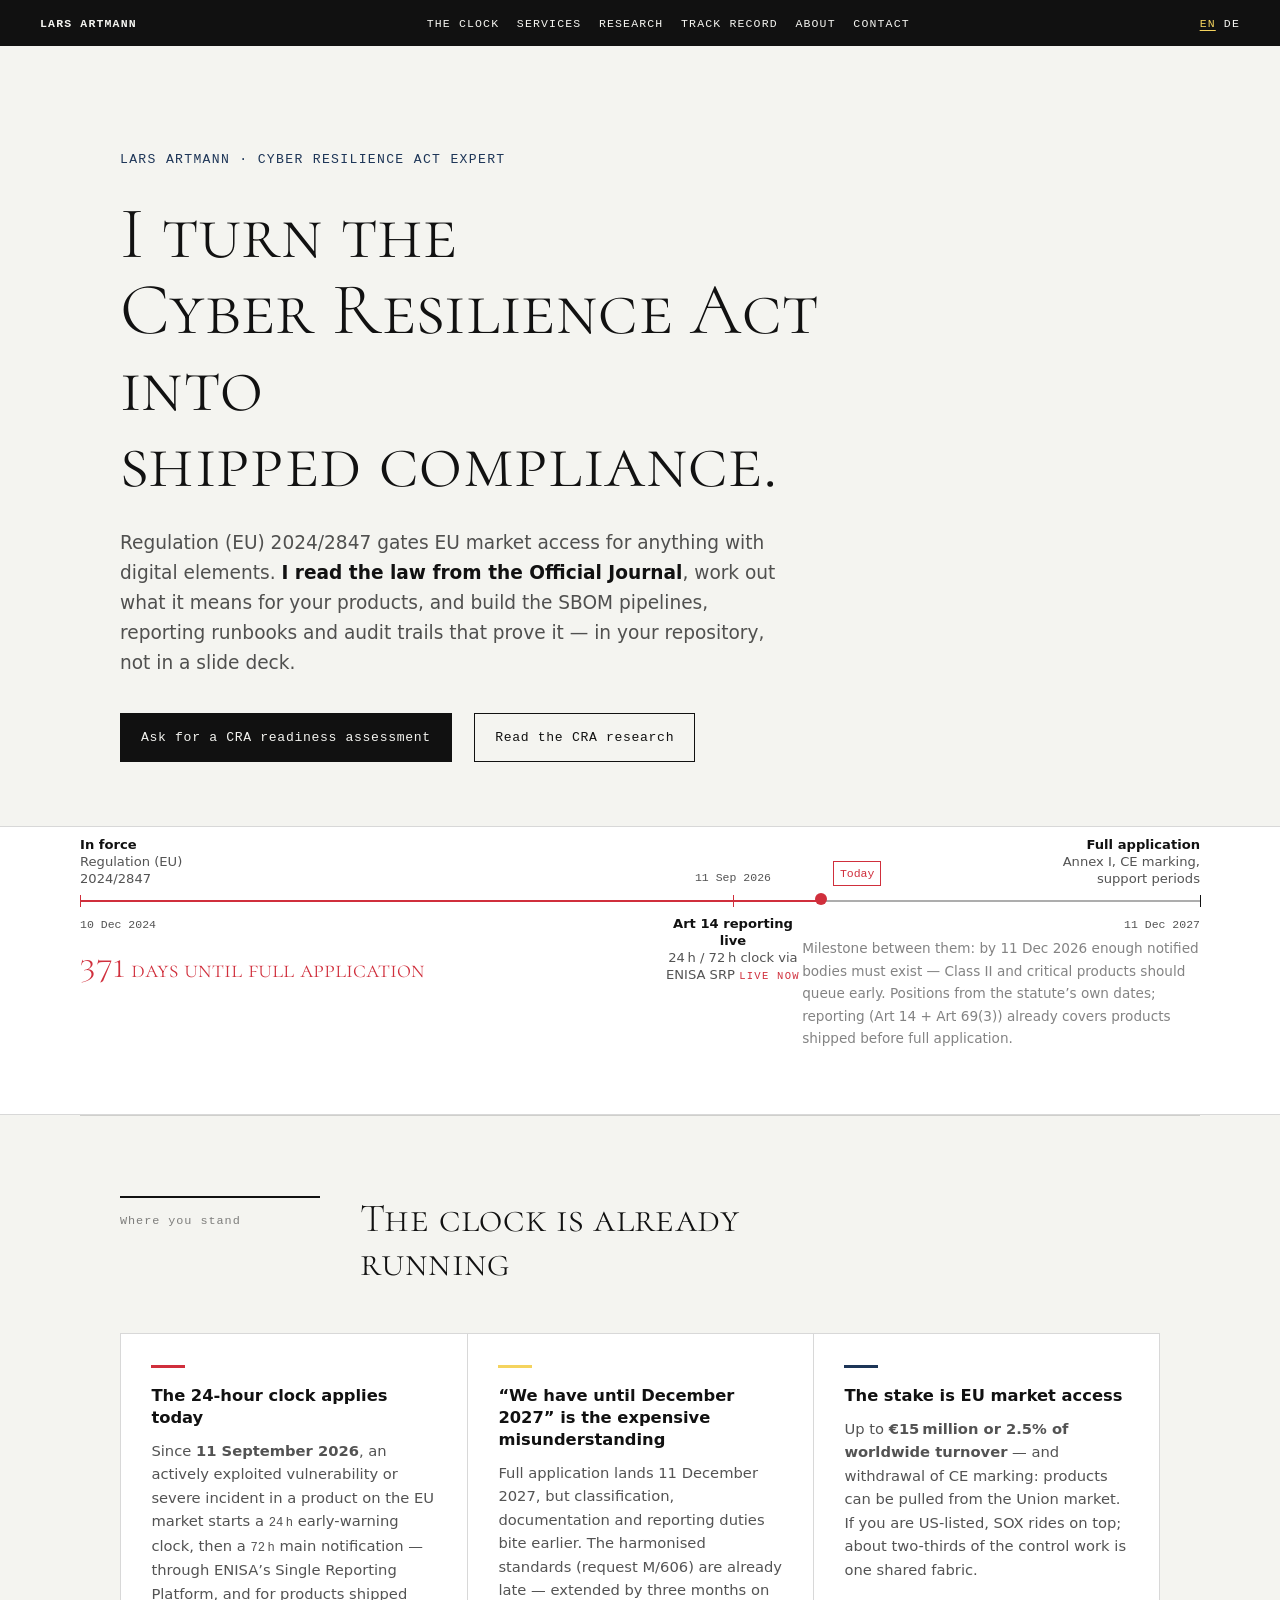
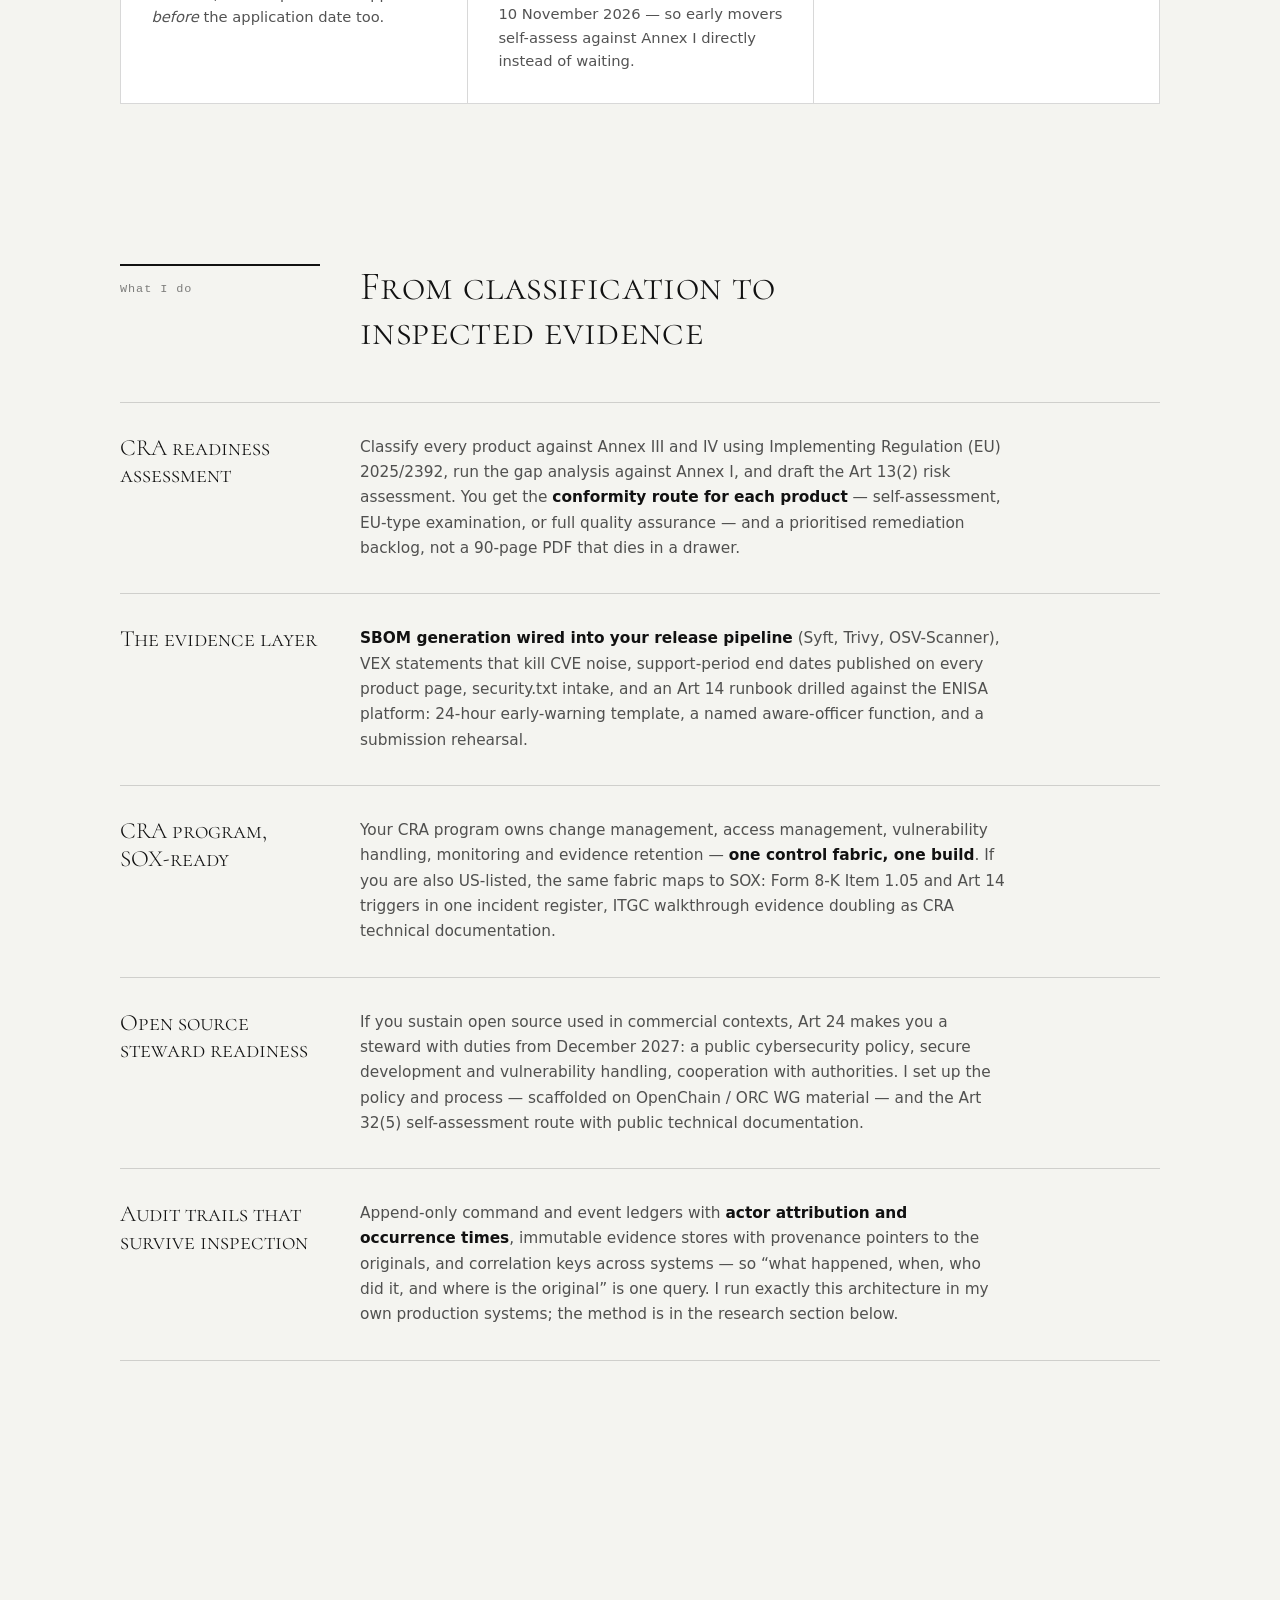
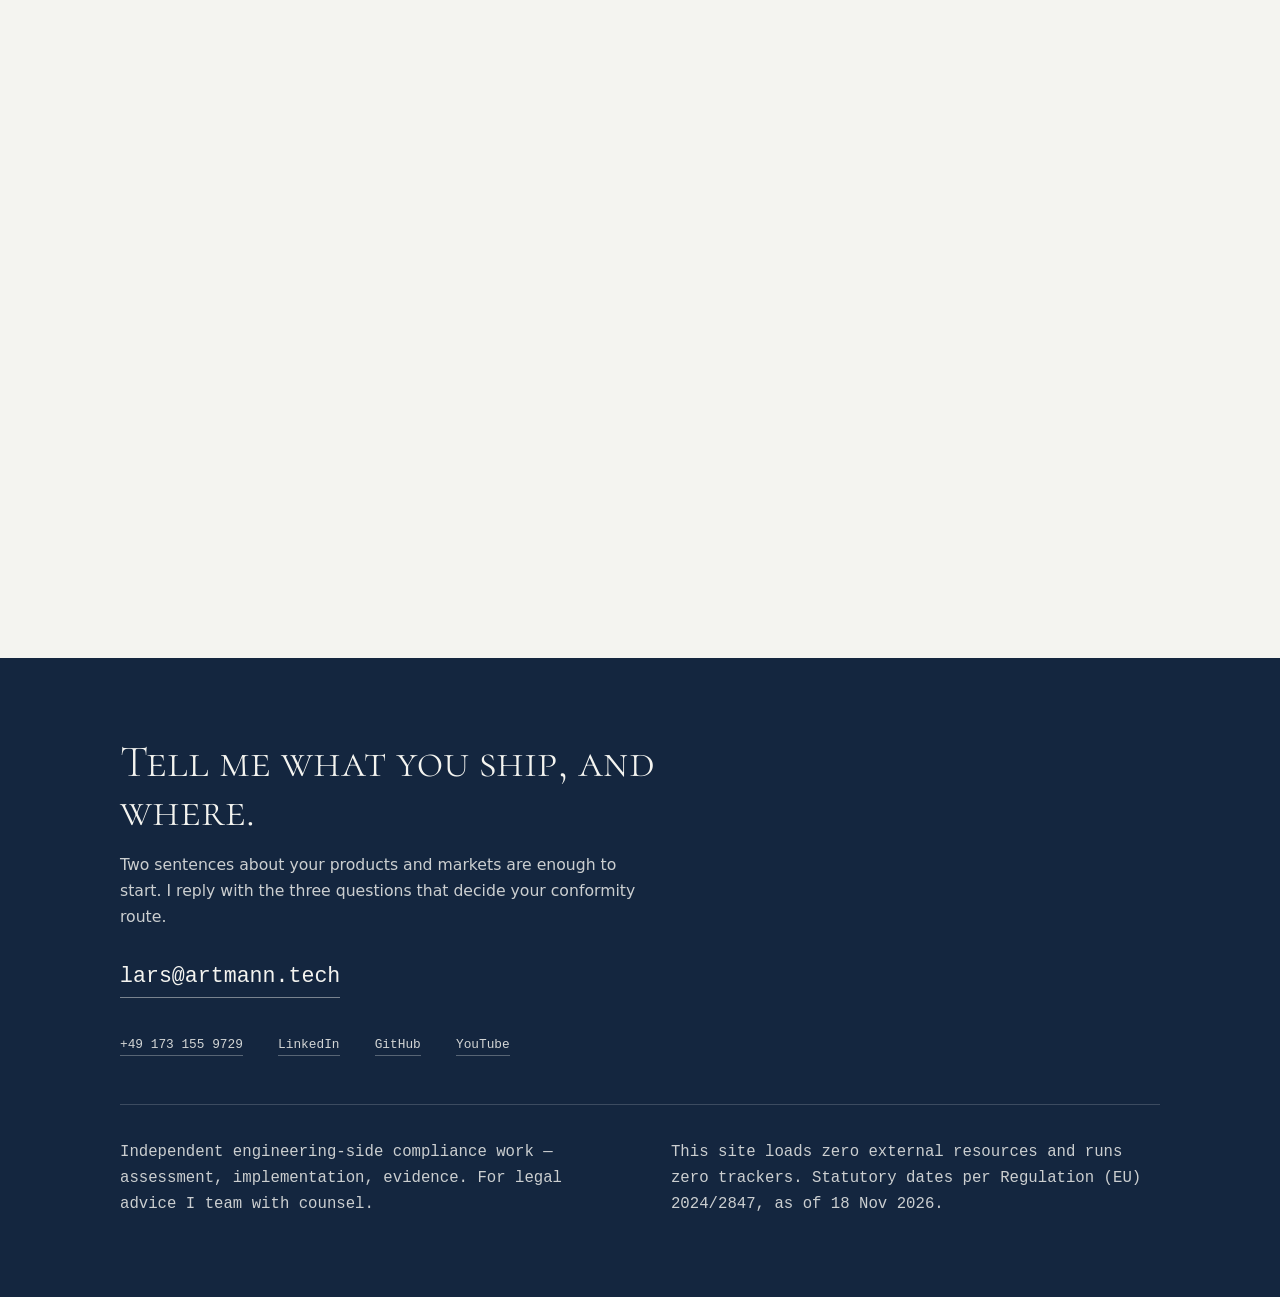
==== index.html @ f71f7a4e "deploy: site snapshot 2026-11-18T21:14:51Z" ====
<!doctype html>
<html lang="en">
  <head>
    <meta charset="UTF-8" />
    <meta name="viewport" content="width=device-width, initial-scale=1.0" />
    <title>Lars Artmann — Cyber Resilience Act (CRA) Expert</title>
    <link rel="canonical" href="https://larsartmann.github.io/cra-expert/" />
    <link rel="alternate" hreflang="en" href="https://larsartmann.github.io/cra-expert/" />
    <link rel="alternate" hreflang="de" href="https://larsartmann.github.io/cra-expert/index.de.html" />
    <link rel="alternate" hreflang="x-default" href="https://larsartmann.github.io/cra-expert/" />
    <meta
      name="description"
      content="CRA compliance engineering: Annex I gap analysis, SBOM pipelines, Article 14 reporting runbooks, from the Official Journal text of Regulation (EU) 2024/2847."
    />
    <meta name="author" content="Lars Artmann" />
    <meta property="og:type" content="website" />
    <meta property="og:url" content="https://larsartmann.github.io/cra-expert/" />
    <meta property="og:site_name" content="Lars Artmann — CRA Expert" />
    <meta property="og:locale" content="en" />
    <meta property="og:title" content="Lars Artmann — Cyber Resilience Act (CRA) Expert" />
    <meta
      property="og:description"
      content="The CRA is already running. I read the law from the Official Journal, then build the SBOM pipelines, reporting runbooks and audit trails that prove you comply."
    />
    <meta name="twitter:card" content="summary_large_image" />
    <meta name="twitter:title" content="Lars Artmann — Cyber Resilience Act (CRA) Expert" />
    <meta
      name="twitter:description"
      content="The CRA is already running. Annex I gap analysis, SBOM pipelines, Article 14 reporting runbooks, audit trails that survive inspection."
    />
    <meta
      property="og:image"
      content="https://larsartmann.github.io/cra-expert/assets/og.png"
    />
    <meta property="og:image:width" content="1200" />
    <meta property="og:image:height" content="630" />
    <meta
      property="og:image:alt"
      content="Lars Artmann — Cyber Resilience Act expert. Timeline: in force 10 Dec 2024, full application 11 Dec 2027."
    />
    <meta name="theme-color" content="#f4f4f0" />
    <link rel="icon" href="assets/favicon.svg" type="image/svg+xml" />
    <script type="application/ld+json">
      {
        "@context": "https://schema.org",
        "@type": "Person",
        "name": "Lars Artmann",
        "jobTitle": "Cyber Resilience Act (CRA) compliance engineering consultant",
        "email": "mailto:lars@artmann.tech",
        "telephone": "+49 173 155 9729",
        "knowsAbout": [
          "Cyber Resilience Act",
          "Regulation (EU) 2024/2847",
          "Sarbanes-Oxley Act",
          "SBOM",
          "CRA Article 14 reporting",
          "Annex I essential requirements",
          "ITGC",
          "event sourcing",
          "audit trails"
        ],
        "sameAs": [
          "https://github.com/larsartmann",
          "https://www.linkedin.com/in/larsartmann",
          "https://youtube.com/@larsartmann"
        ]
      }
    </script>
    <link
      rel="preload"
      href="assets/fonts/cormorant-sc-300.woff2"
      as="font"
      type="font/woff2"
      crossorigin
    />
    <link rel="stylesheet" href="assets/site.css" />
  </head>

  <body>
    <a class="skip-link" href="#main">Skip to content</a>

    <header class="topbar">
      <a class="who" href="#main">Lars Artmann</a>
      <nav aria-label="Sections">
        <a href="#clock">The clock</a>
        <a href="#services">Services</a>
        <a href="#research">Research</a>
        <a href="#track">Track record</a>
        <a href="#about">About</a>
        <a href="#contact">Contact</a>
      </nav>
      <a class="top-mail" href="mailto:lars@artmann.tech">lars@artmann.tech</a>
      <span class="lang-switch">
        <a href="./" aria-current="page" lang="en">EN</a>
        <a href="index.de.html" lang="de">DE</a>
      </span>
    </header>

    <main id="main">
      <!-- ============================ HERO ============================ -->
      <section class="hero wrap" aria-labelledby="claim">
        <p class="name-line">Lars Artmann &middot; Cyber Resilience Act expert</p>
        <h1 id="claim" class="claim">
          I turn the Cyber&nbsp;Resilience&nbsp;Act into shipped&nbsp;compliance.
        </h1>
        <p class="sub">
          Regulation (EU) 2024/2847 gates EU market access for anything with
          digital elements. <strong>I read the law from the Official
          Journal</strong>, work out what it means for your products, and build
          the SBOM pipelines, reporting runbooks and audit trails that prove it
          &mdash; in your repository, not in a slide deck.
        </p>
        <div class="cta-row">
          <a class="btn btn-primary" href="mailto:lars@artmann.tech?subject=CRA%20readiness%20assessment"
            >Ask for a CRA readiness assessment</a
          >
          <a class="btn btn-ghost" href="reports/2026-11-18_sox-cra-compliance.html"
            >Read the CRA research</a
          >
        </div>
      </section>

      <!-- ======================== TIMELINE BAND ======================= -->
      <div class="band" role="region" aria-label="Cyber Resilience Act timeline" data-as-of="2026-11-18">
        <div class="timeline wrap">
          <div class="tl-base">
            <div class="tl-elapsed"></div>

            <div class="tl-tick past edge" style="left: 0%">
              <span class="tl-date">10 Dec 2024</span>
              <span class="tl-label"><strong>In force</strong>Regulation (EU) 2024/2847</span>
            </div>

            <div class="tl-tick past mid" style="left: 58.3%">
              <span class="tl-date">11 Sep 2026</span>
              <span class="tl-label">
                <strong>Art 14 reporting live</strong>
                24&thinsp;h / 72&thinsp;h clock via ENISA SRP
                <span class="tl-live">Live now</span>
              </span>
            </div>

            <div class="tl-tick edge-r" style="left: 100%">
              <span class="tl-date">11 Dec 2027</span>
              <span class="tl-label"><strong>Full application</strong>Annex I, CE marking, support periods</span>
            </div>

            <div class="tl-today" id="tl-today">
              <span class="dot" aria-hidden="true"></span>
              <span class="tag">Today</span>
            </div>
          </div>

          <div class="tl-caption">
            <p class="tl-count">
              <span class="num" id="tl-days">388</span> days until full
              application
            </p>
            <p class="tl-note">
              Milestone between them: by 11 Dec 2026 enough notified bodies
              must exist &mdash; Class II and critical products should queue
              early. Positions from the statute&rsquo;s own dates; reporting
              (Art 14 + Art 69(3)) already covers products shipped before
              full application.
            </p>
          </div>
        </div>
      </div>

      <!-- ========================= THE CLOCK ========================== -->
      <section id="clock" class="wrap" aria-labelledby="clock-h" data-as-of="2026-11-18">
        <div class="sec-head">
          <p class="kicker">Where you stand</p>
          <h2 id="clock-h">The clock is already running</h2>
        </div>

        <div class="facts">
          <div class="fact fact-red">
            <div class="fact-rule" aria-hidden="true"></div>
            <h3>The 24-hour clock applies today</h3>
            <p>
              Since <strong>11 September 2026</strong>, an actively exploited
              vulnerability or severe incident in a product on the EU market
              starts a <span class="key">24&thinsp;h</span> early-warning clock,
              then a <span class="key">72&thinsp;h</span> main notification
              &mdash; through ENISA&rsquo;s Single Reporting Platform, and for
              products shipped <em>before</em> the application date too.
            </p>
          </div>
          <div class="fact fact-yellow">
            <div class="fact-rule" aria-hidden="true"></div>
            <h3>&ldquo;We have until December 2027&rdquo; is the expensive misunderstanding</h3>
            <p>
              Full application lands 11 December 2027, but classification,
              documentation and reporting duties bite earlier. The harmonised
              standards (request M/606) are already late &mdash; extended by
              three months on 10 November 2026 &mdash; so early movers
              self-assess against Annex I directly instead of waiting.
            </p>
          </div>
          <div class="fact">
            <div class="fact-rule" aria-hidden="true"></div>
            <h3>The stake is EU market access</h3>
            <p>
              Up to <strong>&euro;15&thinsp;million or 2.5% of worldwide
              turnover</strong> &mdash; and withdrawal of CE marking: products
              can be pulled from the Union market. If you are US-listed, SOX
              rides on top; about two-thirds of the control work is one shared
              fabric.
            </p>
          </div>
        </div>
      </section>

      <!-- ========================== SERVICES ========================== -->
      <section id="services" class="wrap" aria-labelledby="services-h" data-as-of="2026-11-18">
        <div class="sec-head">
          <p class="kicker">What I do</p>
          <h2 id="services-h">From classification to inspected evidence</h2>
        </div>

        <div class="svc">
          <h3>CRA readiness assessment</h3>
          <div class="svc-body">
            <p>
              Classify every product against Annex III and IV using
              Implementing Regulation (EU) 2025/2392, run the gap analysis
              against Annex I, and draft the Art 13(2) risk assessment. You get
              the <strong>conformity route for each product</strong>
              &mdash; self-assessment, EU-type examination, or full quality
              assurance &mdash; and a prioritised remediation backlog, not a
              90-page PDF that dies in a drawer.
            </p>
          </div>
        </div>

        <div class="svc">
          <h3>The evidence layer</h3>
          <div class="svc-body">
            <p>
              <strong>SBOM generation wired into your release pipeline</strong>
              (Syft, Trivy, OSV-Scanner), VEX statements that kill CVE noise,
              support-period end dates published on every product page,
              security.txt intake, and an Art 14 runbook drilled against the
              ENISA platform: 24-hour early-warning template, a named
              aware-officer function, and a submission rehearsal.
            </p>
          </div>
        </div>

        <div class="svc">
          <h3>CRA program, SOX-ready</h3>
          <div class="svc-body">
            <p>
              Your CRA program owns change management, access management,
              vulnerability handling, monitoring and evidence retention
              &mdash; <strong>one control fabric, one build</strong>. If you
              are also US-listed, the same fabric maps to SOX: Form 8-K Item
              1.05 and Art 14 triggers in one incident register, ITGC
              walkthrough evidence doubling as CRA technical documentation.
            </p>
          </div>
        </div>

        <div class="svc">
          <h3>Open source steward readiness</h3>
          <div class="svc-body">
            <p>
              If you sustain open source used in commercial contexts, Art 24
              makes you a steward with duties from December 2027: a public
              cybersecurity policy, secure development and vulnerability
              handling, cooperation with authorities. I set up the policy and
              process &mdash; scaffolded on OpenChain / ORC&nbsp;WG material
              &mdash; and the Art 32(5) self-assessment route with public
              technical documentation.
            </p>
          </div>
        </div>

        <div class="svc">
          <h3>Audit trails that survive inspection</h3>
          <div class="svc-body">
            <p>
              Append-only command and event ledgers with
              <strong>actor attribution and occurrence times</strong>, immutable
              evidence stores with provenance pointers to the originals, and
              correlation keys across systems &mdash; so &ldquo;what happened,
              when, who did it, and where is the original&rdquo; is one query.
              I run exactly this architecture in my own production systems; the
              method is in the research section below.
            </p>
          </div>
        </div>
      </section>

      <!-- ========================== RESEARCH ========================== -->
      <section id="research" class="wrap" aria-labelledby="research-h">
        <div class="sec-head">
          <p class="kicker">Evidence, not adjectives</p>
          <h2 id="research-h">Published research you can check</h2>
        </div>

        <article class="artifact">
          <p class="art-meta">Research report &middot; 18 November 2026 &middot; English</p>
          <h3>
            <a href="reports/2026-11-18_sox-cra-compliance.html"
              >SOX and the Cyber Resilience Act</a
            >
          </h3>
          <p>
            Both regimes reconstructed from primary sources &mdash; the U.S.
            Code and the Official Journal text, read on the report date &mdash;
            including the live CRA timeline with what already happened, the
            penalty tiers, the product classes (19 / 4 / 3 categories, listed
            verbatim), Annex I in the appendix, and the full commercial and
            open-source tooling landscape. Ends with a first-90-days plan for
            companies exposed to both regimes.
          </p>
          <ul class="includes">
            <li>SOX &sect;&sect;302/404/802/906 with codifications</li>
            <li>CRA Art 13/14/24, Annex I&ndash;IV, penalties</li>
            <li>The overlap: six shared control investments</li>
            <li>Tooling: ServiceNow to Syft, honestly labelled</li>
            <li>Risk radar ordered by cost of getting it wrong</li>
            <li>Every statutory claim verified against primary sources</li>
          </ul>
          <p class="art-cta">
            <a class="btn btn-ghost" href="reports/2026-11-18_sox-cra-compliance.html"
              >Open the report (self-contained HTML)</a
            >
          </p>
        </article>

        <article class="artifact">
          <p class="art-meta">Internal audit &middot; 18 November 2026 &middot; available on request</p>
          <h3>Cross-repo audit-trail readiness review</h3>
          <p>
            A full audit of my own production stack &mdash; six systems, two
            production databases &mdash; for what a 100%-trackable audit trail
            requires: actor attribution on every write, occurrence times
            instead of ingestion times, provenance pointers from every journal
            line back to the original record, and one correlation convention
            across systems. Twelve findings, three blocking-class, each with
            file:line evidence and a closing plan in Pareto order. Contains
            third-party data, so it is shared on request rather than published.
          </p>
        </article>
      </section>

      <!-- ======================== TRACK RECORD ======================== -->
      <section id="track" class="wrap" aria-labelledby="track-h">
        <div class="sec-head">
          <p class="kicker">Ten years of shipping</p>
          <h2 id="track-h">Regulation-readiness is an engineering problem</h2>
        </div>

        <div class="track">
          <div class="track-item">
            <p class="where">Wolt &middot; primeXchange &middot; payments</p>
            <h3>Compliance-critical payments across the EU</h3>
            <p>
              Found the &ldquo;unknown unknown&rdquo; that blocked a country
              launch 48 hours before go-live &mdash; an accounting-standard
              incompatibility six months of planning had missed. Then delivered
              Peppol e-invoicing across Greece, Germany, France, Spain, Poland
              and further European markets.
            </p>
          </div>
          <div class="track-item">
            <p class="where">Rolls-Royce Power Systems</p>
            <h3>Enterprise cloud foundation as the sole engineer</h3>
            <p>
              Built the complete Google Workspace + Google Cloud foundation for
              their digitalisation program as infrastructure-as-code &mdash; 26
              Terraform modules with zero-trust security &mdash; then handed
              over tooling so existing staff could operate it.
            </p>
          </div>
          <div class="track-item">
            <p class="where">HORNBACH</p>
            <h3>Real-time streams for 1&thinsp;M+ products, 169 stores</h3>
            <p>
              Replaced 28-hour nightly batch jobs with real-time change
              data capture &mdash; roughly a 1000&times; freshness improvement
              on the product data platform of a DIY retail giant.
            </p>
          </div>
          <div class="track-item">
            <p class="where">SystemNix &middot; my own production platform</p>
            <h3>40+ services, declaratively operated</h3>
            <p>
              A production Linux platform I build and operate solo: declarative
              NixOS across the fleet, full observability, secrets management,
              and VM-level integration tests gating every deployment. The
              operational discipline CRA evidence demands, running live.
            </p>
          </div>
          <div class="track-item">
            <p class="where">Open source</p>
            <h3>Event-sourced systems in production since 2021</h3>
            <p>
              Author of <a href="https://github.com/LarsArtmann/kafka-clients-kotlin">kafka-clients-kotlin</a>;
              CQRS and event-sourcing systems on Apache Kafka in production
              since 2021 &mdash; the same ledger thinking an inspection-proof
              audit trail is built on.
            </p>
          </div>
          <div class="track-item">
            <p class="where">Earlier</p>
            <h3>From 1M-player game servers to NASA</h3>
            <p>
              Game server infrastructure with more than a million users,
              white-label apps for small businesses, and confidential projects
              for NASA. Certified Professional for Software Architecture
              (iSAQB CPSA-F).
            </p>
          </div>
        </div>
      </section>

      <!-- =========================== METHOD =========================== -->
      <section id="method" class="wrap" aria-labelledby="method-h">
        <div class="sec-head">
          <p class="kicker">How I work</p>
          <h2 id="method-h">Four rules I do not bend</h2>
        </div>
        <ol class="method">
          <li>
            <div>
              <h3>Primary sources, not marketing</h3>
              <p>
                The Official Journal text, the U.S. Code, ENISA&rsquo;s own
                platform &mdash; read on the day, cited so you can check. When
                something is analyst knowledge rather than a verified page, it
                is labelled as such.
              </p>
            </div>
          </li>
          <li>
            <div>
              <h3>Evidence born machine-readable</h3>
              <p>
                Compliance that rests on screenshots and chat approvals is a
                deficiency factory. Controls should emit their own audit
                evidence as a byproduct of shipping: MR approvals, CI records,
                IdP logs, SBOMs &mdash; retained immutably.
              </p>
            </div>
          </li>
          <li>
            <div>
              <h3>Build the fabric once, map it twice</h3>
              <p>
                The CRA and SOX share roughly two-thirds of their underlying
                controls. One investment, two reporting formats &mdash; and
                separate attestations, because an ICFR opinion says nothing
                about CE marking.
              </p>
            </div>
          </li>
          <li>
            <div>
              <h3>Verified and inferred, always labelled</h3>
              <p>
                Every claim I hand you carries its provenance &mdash; the same
                discipline my research reports hold themselves to. If I could
                not verify it, you will know before a regulator does.
              </p>
            </div>
          </li>
        </ol>
      </section>

      <!-- =========================== ABOUT ============================ -->
      <section id="about" class="wrap" aria-labelledby="about-h">
        <div class="sec-head">
          <p class="kicker">About</p>
          <h2 id="about-h">The engineer regulators can ask to open the repo</h2>
        </div>

        <div class="about-grid">
          <div>
            <img
              class="about-photo"
              src="assets/img/lars-artmann.webp"
              alt="Portrait of Lars Artmann"
              width="560"
              height="560"
              fetchpriority="high"
            />
            <p class="about-facts">
              Lars Artmann<br />
              German &amp; English (both C2)<br />
              Based in Germany, working EU-wide<br />
              iSAQB CPSA-F certified architect<br />
              Oracle Certified Associate, Java SE 8
            </p>
          </div>
          <div class="prose">
            <p class="lede">
              Most CRA advice comes from people who can read the law but cannot
              build the system, or from engineers who have never opened the
              Official Journal. I do both.
            </p>
            <p>
              Ten-plus years shipping software &mdash; game servers with more
              than a million users, confidential NASA projects, cloud estates
              for billion-dollar and S&amp;P&nbsp;500 companies &mdash; and now
              the compliance engineering that the Cyber Resilience Act turns
              into an engineering obligation: classification, evidence
              pipelines, reporting runbooks, audit trails.
            </p>

            <div class="quotes">
              <blockquote>
                <p>
                  &ldquo;Lars consistently demonstrated a strong bias for
                  action &mdash; he didn&rsquo;t wait around but took the
                  initiative to push things forward. His decisiveness made a
                  real difference to the pace and outcome of our work
                  together.&rdquo;
                </p>
                <footer>
                  Timo Manunen &middot; Treasury Manager, Wolt
                </footer>
              </blockquote>
              <blockquote>
                <p>
                  &ldquo;I can recommend Mr. Artmann to any employer seeking a
                  highly skilled and ambitious Software Developer and
                  forthcoming Software Architect.&rdquo;
                </p>
                <footer>
                  Dr. Ralf S. Engelschall &middot; Apache Software Foundation
                  founder
                </footer>
              </blockquote>
            </div>
          </div>
        </div>
      </section>
    </main>

    <!-- ========================== CONTACT ============================ -->
    <footer id="contact" class="contact">
      <div class="wrap">
        <h2>Tell me what you ship, and where.</h2>
        <p>
          Two sentences about your products and markets are enough to start. I
          reply with the three questions that decide your conformity route.
        </p>
        <a class="big-mail" href="mailto:lars@artmann.tech">lars@artmann.tech</a>

        <div class="contact-channels">
          <a href="tel:+491731559729">+49 173 155 9729</a>
          <a href="https://www.linkedin.com/in/larsartmann" rel="me">LinkedIn</a>
          <a href="https://github.com/larsartmann" rel="me">GitHub</a>
          <a href="https://youtube.com/@larsartmann" rel="me">YouTube</a>
        </div>

        <div class="colophon">
          <p>
            Independent engineering-side compliance work &mdash; assessment,
            implementation, evidence. For legal advice I team with counsel.
          </p>
          <p>
            This site loads zero external resources and runs zero trackers.
            Statutory dates per Regulation (EU) 2024/2847, as of 18 Nov 2026.
          </p>
        </div>
      </div>
    </footer>

    <script src="assets/site.js"></script>
  </body>
</html>
---- assets/site.css ----
/* =============================================================
   Lars Artmann — Cyber Resilience Act expert site
   Same design language as my published research reports:
   paper and ink, EU blue as the working accent, red reserved
   for the clock. Zero external requests, zero trackers.
   ============================================================= */

@font-face {
  font-family: "Cormorant SC";
  font-style: normal;
  font-weight: 300;
  font-display: swap;
  src: url("fonts/cormorant-sc-300.woff2") format("woff2");
}

:root {
  --paper: #f4f4f0;
  --paper-raised: #ffffff;
  --paper-sunken: #e9e9e3;
  --ink: #111111;
  --ink-70: rgba(17, 17, 17, 0.72);
  --ink-50: rgba(17, 17, 17, 0.52);
  --hairline: rgba(17, 17, 17, 0.16);
  --hairline-strong: rgba(17, 17, 17, 0.34);
  --blue: #1d3557;
  --blue-deep: #14263f;
  --red: #d02f3c;
  --yellow: #f4d35e;

  --font-display: "Cormorant SC", "Iowan Old Style", Georgia, serif;
  --font-body:
    ui-sans-serif, system-ui, -apple-system, BlinkMacSystemFont,
    "Segoe UI", Roboto, Helvetica, Arial, sans-serif;
  --font-mono:
    ui-monospace, "Cascadia Code", "Source Code Pro", "JetBrains Mono",
    Menlo, Consolas, monospace;

  --wide: 1120px;
  --measure: 66ch;
  --pad: clamp(1.1rem, 4vw, 2.5rem);
}

* {
  box-sizing: border-box;
  margin: 0;
  padding: 0;
}

html {
  scroll-behavior: smooth;
}

body {
  background: var(--paper);
  color: var(--ink);
  font-family: var(--font-body);
  font-size: 16.5px;
  line-height: 1.65;
  -webkit-font-smoothing: antialiased;
  text-rendering: optimizeLegibility;
}

section[id],
footer[id] {
  scroll-margin-top: 3.5rem;
}

:focus-visible {
  outline: 2px solid var(--red);
  outline-offset: 3px;
}
a:focus-visible {
  outline-offset: 2px;
}

.skip-link {
  position: absolute;
  left: -9999px;
  top: 0;
  background: var(--ink);
  color: var(--paper);
  padding: 0.6rem 1rem;
  font-family: var(--font-mono);
  font-size: 0.8rem;
  z-index: 100;
}
.skip-link:focus {
  left: 0;
}

a {
  color: var(--blue);
  text-decoration-thickness: 1px;
  text-underline-offset: 3px;
}
a:hover {
  color: var(--red);
}

/* --- Top bar ------------------------------------------------ */

.topbar {
  background: var(--ink);
  color: var(--paper);
  display: flex;
  justify-content: space-between;
  align-items: baseline;
  gap: 1rem;
  padding: 0.85rem var(--pad);
  font-family: var(--font-mono);
  font-size: 0.72rem;
  letter-spacing: 0.1em;
  text-transform: uppercase;
}
.topbar a {
  color: var(--paper);
  text-decoration: none;
}
.topbar a:hover {
  color: var(--yellow);
}
.topbar .who {
  font-weight: 700;
  white-space: nowrap;
}
.topbar nav {
  display: flex;
  gap: 1.1rem;
  flex-wrap: wrap;
  justify-content: flex-end;
}
.topbar .top-mail {
  display: none;
}
.topbar .lang-switch {
  white-space: nowrap;
}
.topbar .lang-switch a[aria-current="page"] {
  color: var(--yellow);
  text-decoration: underline;
  text-underline-offset: 3px;
}
@media (max-width: 640px) {
  .topbar nav {
    display: none;
  }
  .topbar .top-mail {
    display: inline;
  }
}

/* --- Shared section scaffolding ----------------------------- */

.wrap {
  max-width: var(--wide);
  margin: 0 auto;
  padding-inline: var(--pad);
}

section {
  padding-block: clamp(2.8rem, 7vw, 5rem);
}
.band + section {
  border-top: 1px solid var(--hairline);
}

.sec-head {
  display: grid;
  grid-template-columns: 200px 1fr;
  gap: 1rem 2.5rem;
  margin-bottom: clamp(1.8rem, 4vw, 3rem);
}
@media (max-width: 800px) {
  .sec-head {
    grid-template-columns: 1fr;
    gap: 0.4rem;
  }
}
.sec-head .kicker {
  font-family: var(--font-mono);
  font-size: 0.74rem;
  letter-spacing: 0.08em;
  color: var(--ink-50);
  padding-top: 0.9rem;
  border-top: 2px solid var(--ink);
}
.sec-head h2 {
  font-family: var(--font-display);
  font-weight: 300;
  font-size: clamp(1.75rem, 3.6vw, 2.5rem);
  line-height: 1.12;
  letter-spacing: 0.01em;
  max-width: 24ch;
}

.prose {
  max-width: var(--measure);
}
.prose + .prose {
  margin-top: 1em;
}
.lede {
  font-size: 1.14rem;
  line-height: 1.6;
  max-width: 58ch;
}

.cite {
  font-family: var(--font-mono);
  font-size: 0.78rem;
  color: var(--ink-50);
}

/* --- Hero ---------------------------------------------------- */

.hero {
  padding-top: clamp(3rem, 8vw, 6.5rem);
  padding-bottom: clamp(2rem, 5vw, 4rem);
}
.hero .claim {
  font-family: var(--font-display);
  font-weight: 300;
  font-size: clamp(2.5rem, 6.4vw, 4.6rem);
  line-height: 1.04;
  letter-spacing: 0.005em;
  max-width: 15ch;
}
.hero .name-line {
  font-family: var(--font-mono);
  font-size: 0.82rem;
  letter-spacing: 0.1em;
  text-transform: uppercase;
  color: var(--blue);
  margin-bottom: 1.6rem;
}
.hero .sub {
  margin-top: 1.6rem;
  font-size: 1.16rem;
  line-height: 1.62;
  max-width: 56ch;
  color: var(--ink-70);
}
.hero .sub strong {
  color: var(--ink);
}
.hero .cta-row {
  margin-top: 2.2rem;
  display: flex;
  gap: 0.9rem 1.4rem;
  flex-wrap: wrap;
  align-items: center;
}

.btn {
  display: inline-block;
  font-family: var(--font-mono);
  font-size: 0.82rem;
  letter-spacing: 0.05em;
  padding: 0.78rem 1.25rem;
  text-decoration: none;
  border: 1px solid var(--ink);
  transition: background-color 0.15s ease, color 0.15s ease;
}
.btn:hover {
  color: var(--ink);
}
.btn-primary {
  background: var(--ink);
  color: var(--paper);
}
.btn-primary:hover {
  background: var(--blue);
  border-color: var(--blue);
  color: #fff;
}
.btn-ghost {
  background: transparent;
  color: var(--ink);
}
.btn-ghost:hover {
  background: var(--paper-sunken);
  border-color: var(--ink);
}

/* --- Timeline band (the one bold element) -------------------- */

.band {
  background: var(--paper-raised);
  border-top: 1px solid var(--hairline);
  border-bottom: 1px solid var(--hairline);
}
.timeline {
  position: relative;
  margin: 0 auto;
  padding: 4.6rem 0 4rem;
}
.tl-base {
  position: relative;
  height: 2px;
  background: var(--hairline-strong);
}
.tl-elapsed {
  position: absolute;
  inset-block-start: 0;
  inset-inline-start: 0;
  height: 2px;
  width: 64.5%;
  background: var(--red);
}
.tl-tick {
  position: absolute;
  inset-block-start: -5px;
  width: 1px;
  height: 12px;
  background: var(--ink);
}
.tl-tick.past {
  background: var(--red);
}
.tl-tick .tl-date {
  position: absolute;
  top: 20px;
  left: 0;
  transform: translateX(-50%);
  font-family: var(--font-mono);
  font-size: 0.72rem;
  white-space: nowrap;
  color: var(--ink-70);
}
.tl-tick .tl-label {
  position: absolute;
  bottom: 20px;
  left: 0;
  transform: translateX(-50%);
  font-size: 0.82rem;
  line-height: 1.3;
  width: 150px;
  text-align: center;
  color: var(--ink-70);
}
.tl-tick .tl-label strong {
  display: block;
  color: var(--ink);
  font-weight: 600;
}
.tl-tick.mid .tl-date {
  top: auto;
  bottom: 20px;
}
.tl-tick.mid .tl-label {
  bottom: auto;
  top: 20px;
}
.tl-tick.edge .tl-date,
.tl-tick.edge .tl-label {
  transform: none;
  text-align: left;
}
.tl-tick.edge-r .tl-date,
.tl-tick.edge-r .tl-label {
  transform: translateX(-100%);
  text-align: right;
}
.tl-live {
  color: var(--red);
  font-family: var(--font-mono);
  font-size: 0.66rem;
  letter-spacing: 0.12em;
  text-transform: uppercase;
}
.tl-today {
  position: absolute;
  inset-block-start: -6px;
  inset-inline-start: 64.5%;
  width: 0;
  height: 0;
}
.tl-today .dot {
  position: absolute;
  left: -6px;
  top: -1px;
  width: 12px;
  height: 12px;
  border-radius: 50%;
  background: var(--red);
}
.tl-today .tag {
  position: absolute;
  left: 12px;
  bottom: 8px;
  font-family: var(--font-mono);
  font-size: 0.72rem;
  white-space: nowrap;
  color: var(--red);
  background: var(--paper-raised);
  padding: 2px 6px;
  border: 1px solid var(--red);
}
.tl-caption {
  margin-top: 2.2rem;
  display: flex;
  justify-content: space-between;
  gap: 1rem;
  flex-wrap: wrap;
}
.tl-count {
  font-family: var(--font-display);
  font-size: 1.5rem;
  color: var(--red);
}
.tl-count .num {
  font-size: 2.2rem;
}
.tl-count.done {
  color: var(--ink);
}
.tl-note {
  font-size: 0.85rem;
  color: var(--ink-50);
  max-width: 46ch;
  align-self: end;
}
@media (prefers-reduced-motion: no-preference) {
  .tl-today .dot {
    animation: tl-pulse 2.2s ease-out infinite;
  }
  @keyframes tl-pulse {
    0% {
      box-shadow: 0 0 0 0 rgba(208, 47, 60, 0.45);
    }
    70% {
      box-shadow: 0 0 0 11px rgba(208, 47, 60, 0);
    }
    100% {
      box-shadow: 0 0 0 0 rgba(208, 47, 60, 0);
    }
  }
}
@media (max-width: 640px) {
  .timeline {
    padding-inline: 0;
  }
  .tl-tick .tl-label {
    width: 110px;
    font-size: 0.72rem;
  }
  .tl-today .tag {
    display: none;
  }
}

/* --- Fact blocks (the clock) --------------------------------- */

.facts {
  display: grid;
  grid-template-columns: repeat(3, 1fr);
  gap: 0;
  border: 1px solid var(--hairline);
  background: var(--paper-raised);
}
@media (max-width: 900px) {
  .facts {
    grid-template-columns: 1fr;
  }
  .fact + .fact {
    border-top: 1px solid var(--hairline);
  }
}
@media (min-width: 901px) {
  .fact + .fact {
    border-left: 1px solid var(--hairline);
  }
}
.fact {
  padding: clamp(1.3rem, 2.5vw, 1.9rem);
}
.fact .fact-rule {
  width: 34px;
  height: 3px;
  background: var(--blue);
  margin-bottom: 1.1rem;
}
.fact.fact-red .fact-rule {
  background: var(--red);
}
.fact.fact-yellow .fact-rule {
  background: var(--yellow);
}
.fact h3 {
  font-size: 1.02rem;
  line-height: 1.35;
  margin-bottom: 0.6rem;
}
.fact p {
  font-size: 0.92rem;
  line-height: 1.6;
  color: var(--ink-70);
}
.fact p + p {
  margin-top: 0.5em;
}
.fact .key {
  font-family: var(--font-mono);
  font-size: 0.76rem;
}

/* --- Services ------------------------------------------------ */

.svc {
  border-top: 1px solid var(--hairline);
  padding: clamp(1.4rem, 3vw, 2rem) 0;
  display: grid;
  grid-template-columns: 200px 1fr;
  gap: 0.5rem 2.5rem;
}
@media (max-width: 800px) {
  .svc {
    grid-template-columns: 1fr;
    gap: 0.5rem;
  }
}
.svc:last-of-type {
  border-bottom: 1px solid var(--hairline);
}
.svc h3 {
  font-family: var(--font-display);
  font-weight: 300;
  font-size: 1.45rem;
  line-height: 1.2;
}
.svc .svc-body {
  max-width: var(--measure);
  font-size: 0.96rem;
  color: var(--ink-70);
}
.svc .svc-body strong {
  color: var(--ink);
}

/* --- Research artifacts -------------------------------------- */

.artifact {
  background: var(--paper-raised);
  border: 1px solid var(--hairline);
  padding: clamp(1.4rem, 3vw, 2.2rem);
}
.artifact + .artifact {
  margin-top: 1.4rem;
}
.artifact .art-meta {
  font-family: var(--font-mono);
  font-size: 0.74rem;
  color: var(--ink-50);
  margin-bottom: 0.8rem;
}
.artifact h3 {
  font-family: var(--font-display);
  font-weight: 300;
  font-size: 1.7rem;
  line-height: 1.15;
  margin-bottom: 0.7rem;
}
.artifact h3 a {
  color: var(--ink);
  text-decoration: none;
  border-bottom: 1px solid var(--hairline-strong);
}
.artifact h3 a:hover {
  color: var(--blue);
  border-bottom-color: var(--blue);
}
.artifact p {
  max-width: var(--measure);
  font-size: 0.95rem;
  color: var(--ink-70);
}
.artifact .includes {
  margin-top: 1rem;
  font-size: 0.84rem;
  color: var(--ink-70);
  columns: 2;
  column-gap: 2.5rem;
  max-width: 62ch;
}
@media (max-width: 640px) {
  .artifact .includes {
    columns: 1;
  }
}
.artifact .includes li {
  break-inside: avoid;
  margin-bottom: 0.3em;
  padding-left: 1rem;
  position: relative;
  list-style: none;
}
.artifact .includes li::before {
  content: "";
  position: absolute;
  left: 0;
  top: 0.62em;
  width: 5px;
  height: 5px;
  background: var(--blue);
}
.artifact .art-cta {
  margin-top: 1.4rem;
}

/* --- Track record --------------------------------------------- */

.track {
  display: grid;
  grid-template-columns: repeat(2, 1fr);
  gap: clamp(1.4rem, 3vw, 2.5rem);
}
@media (max-width: 800px) {
  .track {
    grid-template-columns: 1fr;
  }
}
.track-item {
  border-top: 2px solid var(--ink);
  padding-top: 0.9rem;
}
.track-item .where {
  font-family: var(--font-mono);
  font-size: 0.76rem;
  color: var(--ink-50);
  margin-bottom: 0.35rem;
}
.track-item h3 {
  font-size: 1.05rem;
  margin-bottom: 0.45rem;
}
.track-item p {
  font-size: 0.92rem;
  color: var(--ink-70);
}

/* --- Method ---------------------------------------------------- */

.method {
  counter-reset: m;
  border-top: 1px solid var(--hairline);
}
.method li {
  list-style: none;
  counter-increment: m;
  border-bottom: 1px solid var(--hairline);
  padding: clamp(1.2rem, 2.5vw, 1.7rem) 0;
  display: grid;
  grid-template-columns: 200px 1fr;
  gap: 0.4rem 2.5rem;
}
@media (max-width: 800px) {
  .method li {
    grid-template-columns: 1fr;
  }
}
.method li::before {
  content: "M" counter(m);
  font-family: var(--font-mono);
  font-size: 0.76rem;
  color: var(--blue);
  padding-top: 0.35rem;
}
.method h3 {
  font-size: 1.05rem;
  margin-bottom: 0.35rem;
}
.method p {
  font-size: 0.93rem;
  color: var(--ink-70);
  max-width: var(--measure);
}

/* --- About ------------------------------------------------------ */

.about-grid {
  display: grid;
  grid-template-columns: 240px 1fr;
  gap: clamp(1.6rem, 4vw, 3.5rem);
  align-items: start;
}
@media (max-width: 720px) {
  .about-grid {
    grid-template-columns: 1fr;
  }
  .about-photo {
    max-width: 220px;
  }
}
.about-photo {
  width: 100%;
  aspect-ratio: 1;
  object-fit: cover;
  border: 1px solid var(--hairline-strong);
  filter: grayscale(18%) contrast(1.02);
}
.about-facts {
  margin-top: 1.1rem;
  font-family: var(--font-mono);
  font-size: 0.76rem;
  line-height: 1.9;
  color: var(--ink-70);
}
.quotes {
  margin-top: 2.2rem;
  display: grid;
  grid-template-columns: repeat(2, 1fr);
  gap: clamp(1.4rem, 3vw, 2.5rem);
}
@media (max-width: 800px) {
  .quotes {
    grid-template-columns: 1fr;
  }
}
blockquote {
  border-top: 2px solid var(--blue);
  padding-top: 0.9rem;
}
blockquote p {
  font-size: 0.95rem;
  color: var(--ink-70);
  max-width: 52ch;
}
blockquote footer {
  margin-top: 0.6rem;
  font-family: var(--font-mono);
  font-size: 0.74rem;
  color: var(--ink-50);
}

/* --- Contact footer --------------------------------------------- */

.contact {
  background: var(--blue-deep);
  color: var(--paper);
}
.contact .wrap {
  padding-block: clamp(3rem, 7vw, 5rem);
}
.contact h2 {
  font-family: var(--font-display);
  font-weight: 300;
  font-size: clamp(1.9rem, 4vw, 2.8rem);
  line-height: 1.1;
  max-width: 22ch;
}
.contact p {
  margin-top: 1rem;
  max-width: 52ch;
  color: rgba(244, 244, 240, 0.82);
  font-size: 0.98rem;
}
.contact .big-mail {
  display: inline-block;
  margin-top: 1.8rem;
  font-family: var(--font-mono);
  font-size: clamp(1rem, 2.6vw, 1.35rem);
  color: var(--paper);
  text-decoration: none;
  border-bottom: 1px solid rgba(244, 244, 240, 0.45);
  padding-bottom: 3px;
}
.contact .big-mail:hover {
  color: var(--yellow);
  border-bottom-color: var(--yellow);
}
.contact-channels {
  margin-top: 2.2rem;
  display: flex;
  flex-wrap: wrap;
  gap: 0.6rem 2.2rem;
  font-family: var(--font-mono);
  font-size: 0.8rem;
}
.contact-channels a {
  color: rgba(244, 244, 240, 0.85);
  text-decoration: none;
  border-bottom: 1px solid rgba(244, 244, 240, 0.3);
}
.contact-channels a:hover {
  color: var(--yellow);
  border-bottom-color: var(--yellow);
}
.colophon {
  margin-top: 3rem;
  padding-top: 1.2rem;
  border-top: 1px solid rgba(244, 244, 240, 0.18);
  display: flex;
  justify-content: space-between;
  gap: 1rem;
  flex-wrap: wrap;
  font-family: var(--font-mono);
  font-size: 0.68rem;
  color: rgba(244, 244, 240, 0.55);
}

/* --- Performance: skip painting far-off sections ---------------- */

#services,
#research,
#track,
#method,
#about {
  content-visibility: auto;
  contain-intrinsic-size: auto 700px;
}

/* --- Print: the page must survive a recruiter's printer ----------- */

@media print {
  .topbar,
  .cta-row,
  .tl-today .tag {
    display: none;
  }
  body {
    font-size: 11.5pt;
    background: #fff;
  }
  .contact {
    background: #fff;
    color: #000;
  }
  .contact p,
  .contact .big-mail,
  .contact-channels a,
  .colophon,
  .colophon p {
    color: #000;
  }
  section {
    padding-block: 1.2rem;
  }
}
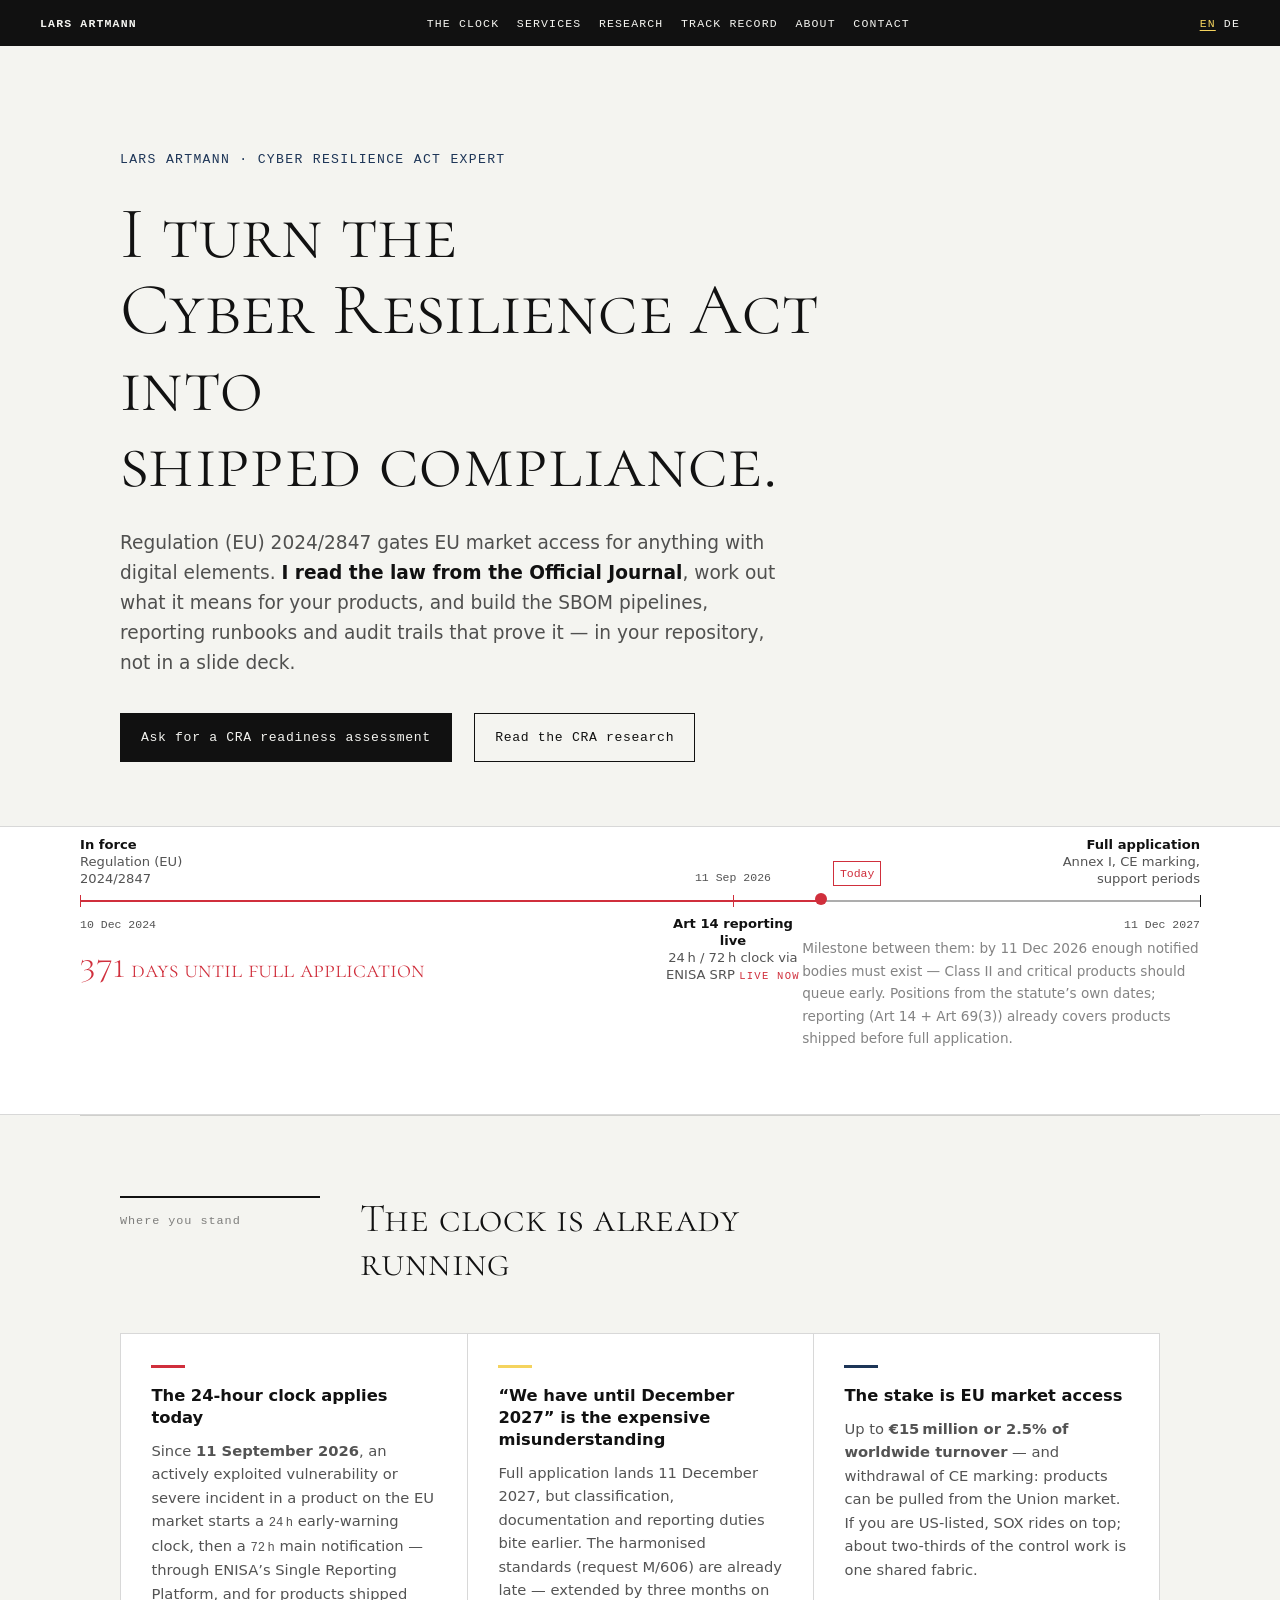
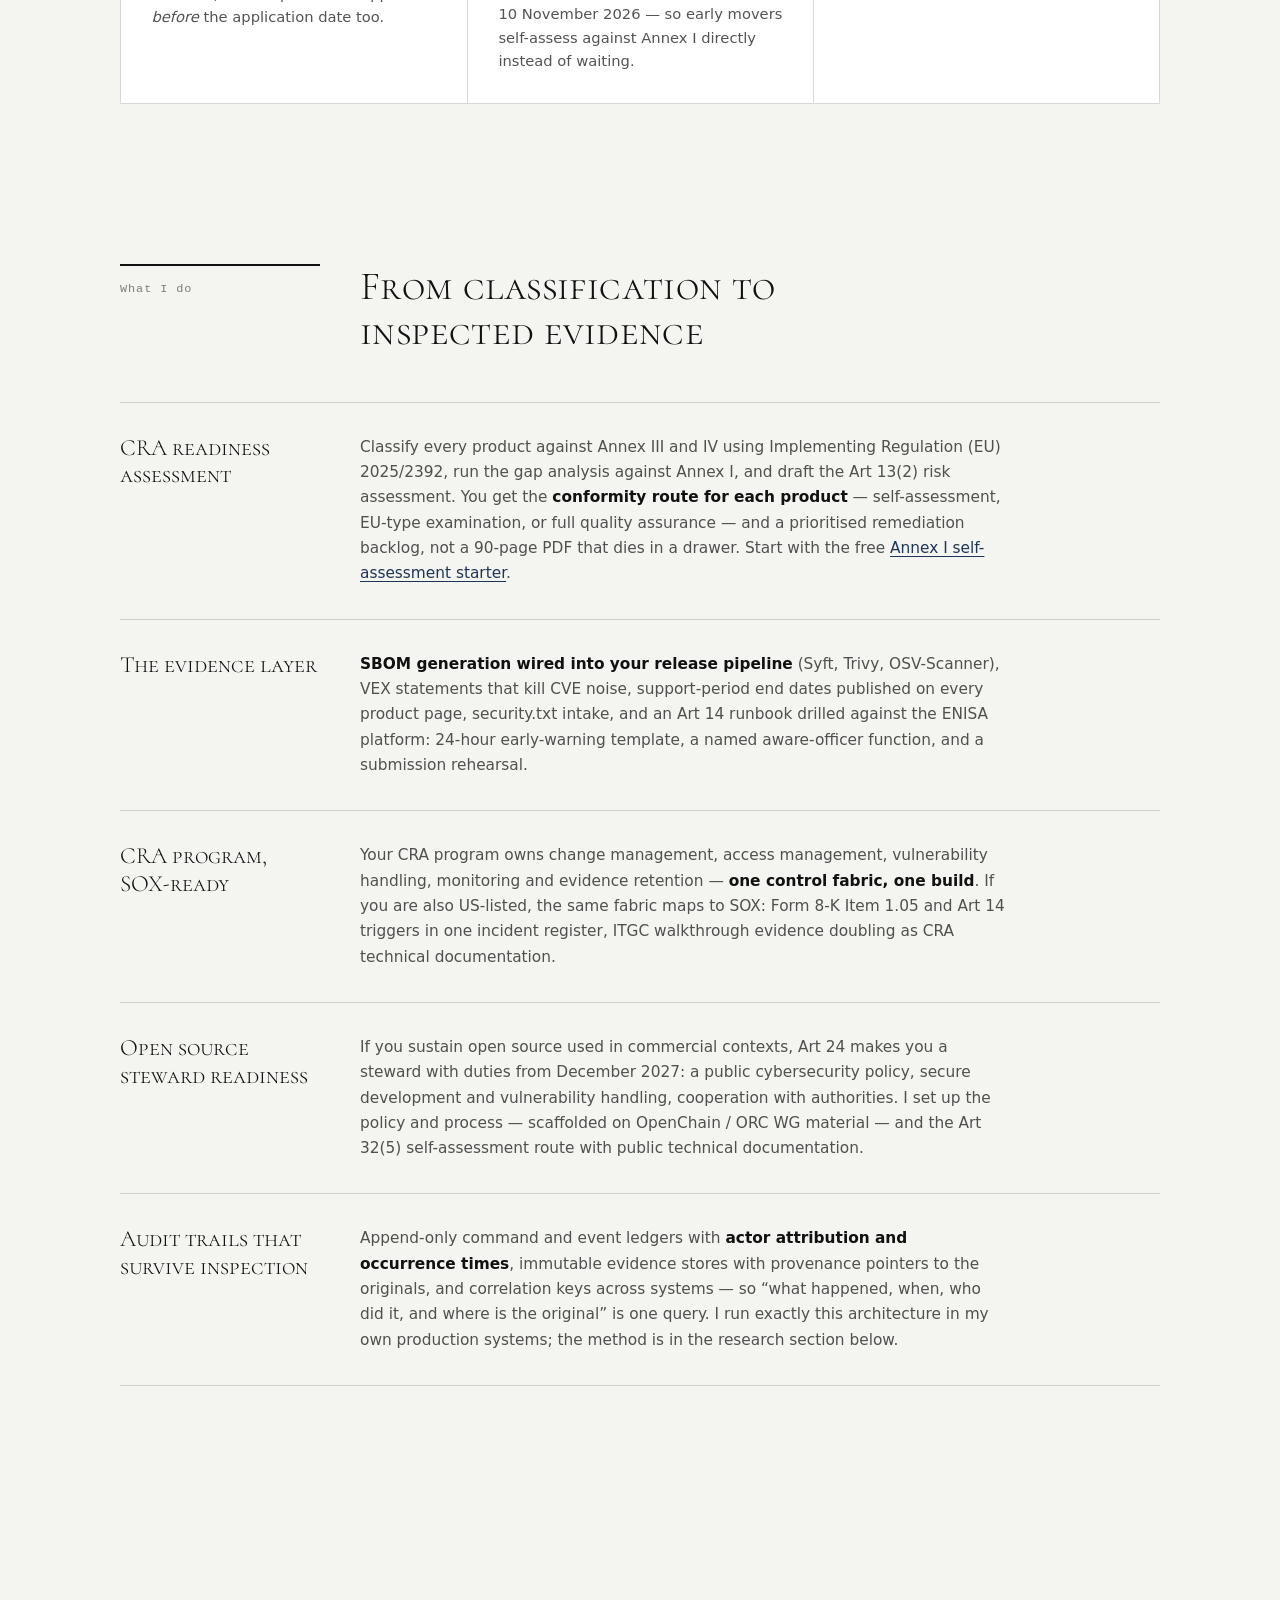
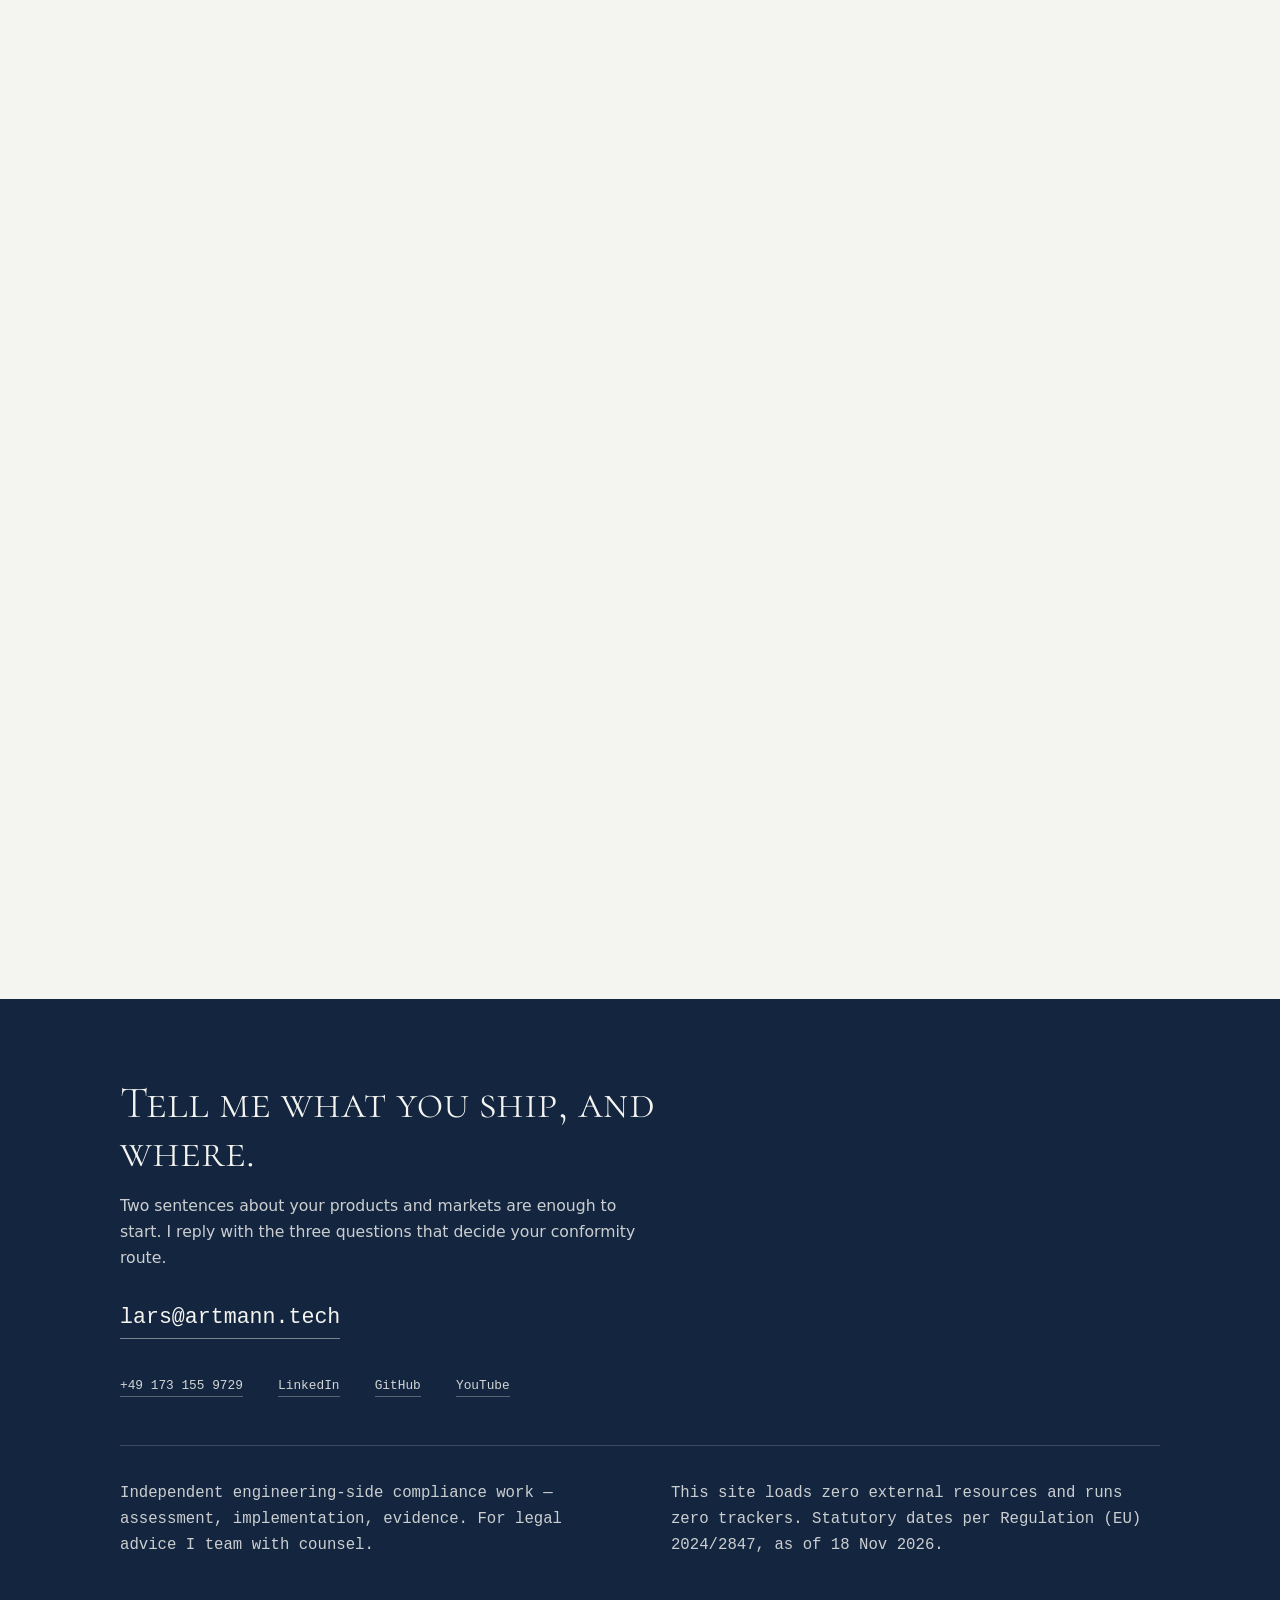
==== commit 2167301a: "deploy: site snapshot 2026-11-18T21:20:15Z" ====
--- a/index.html
+++ b/index.html
@@ -229,7 +229,8 @@
               the <strong>conformity route for each product</strong>
               &mdash; self-assessment, EU-type examination, or full quality
               assurance &mdash; and a prioritised remediation backlog, not a
-              90-page PDF that dies in a drawer.
+              90-page PDF that dies in a drawer. Start with the free
+              <a href="annex-i.html">Annex&nbsp;I self-assessment starter</a>.
             </p>
           </div>
         </div>
@@ -343,6 +344,20 @@
             across systems. Twelve findings, three blocking-class, each with
             file:line evidence and a closing plan in Pareto order. Contains
             third-party data, so it is shared on request rather than published.
+          </p>
+        </article>
+
+        <article class="artifact">
+          <p class="art-meta">Interactive tool &middot; 18 November 2026 &middot; runs locally, zero network</p>
+          <h3><a href="annex-i.html">Annex I self-assessment starter</a></h3>
+          <p>
+            All 21 essential requirements of Annex I as a checkable list:
+            13 product properties, 8 vulnerability-handling duties, each with
+            the evidence that typically satisfies it. State stays in your
+            browser; the print view doubles as a gap-report worksheet.
+          </p>
+          <p class="art-cta">
+            <a class="btn btn-ghost" href="annex-i.html">Open the self-assessment</a>
           </p>
         </article>
       </section>
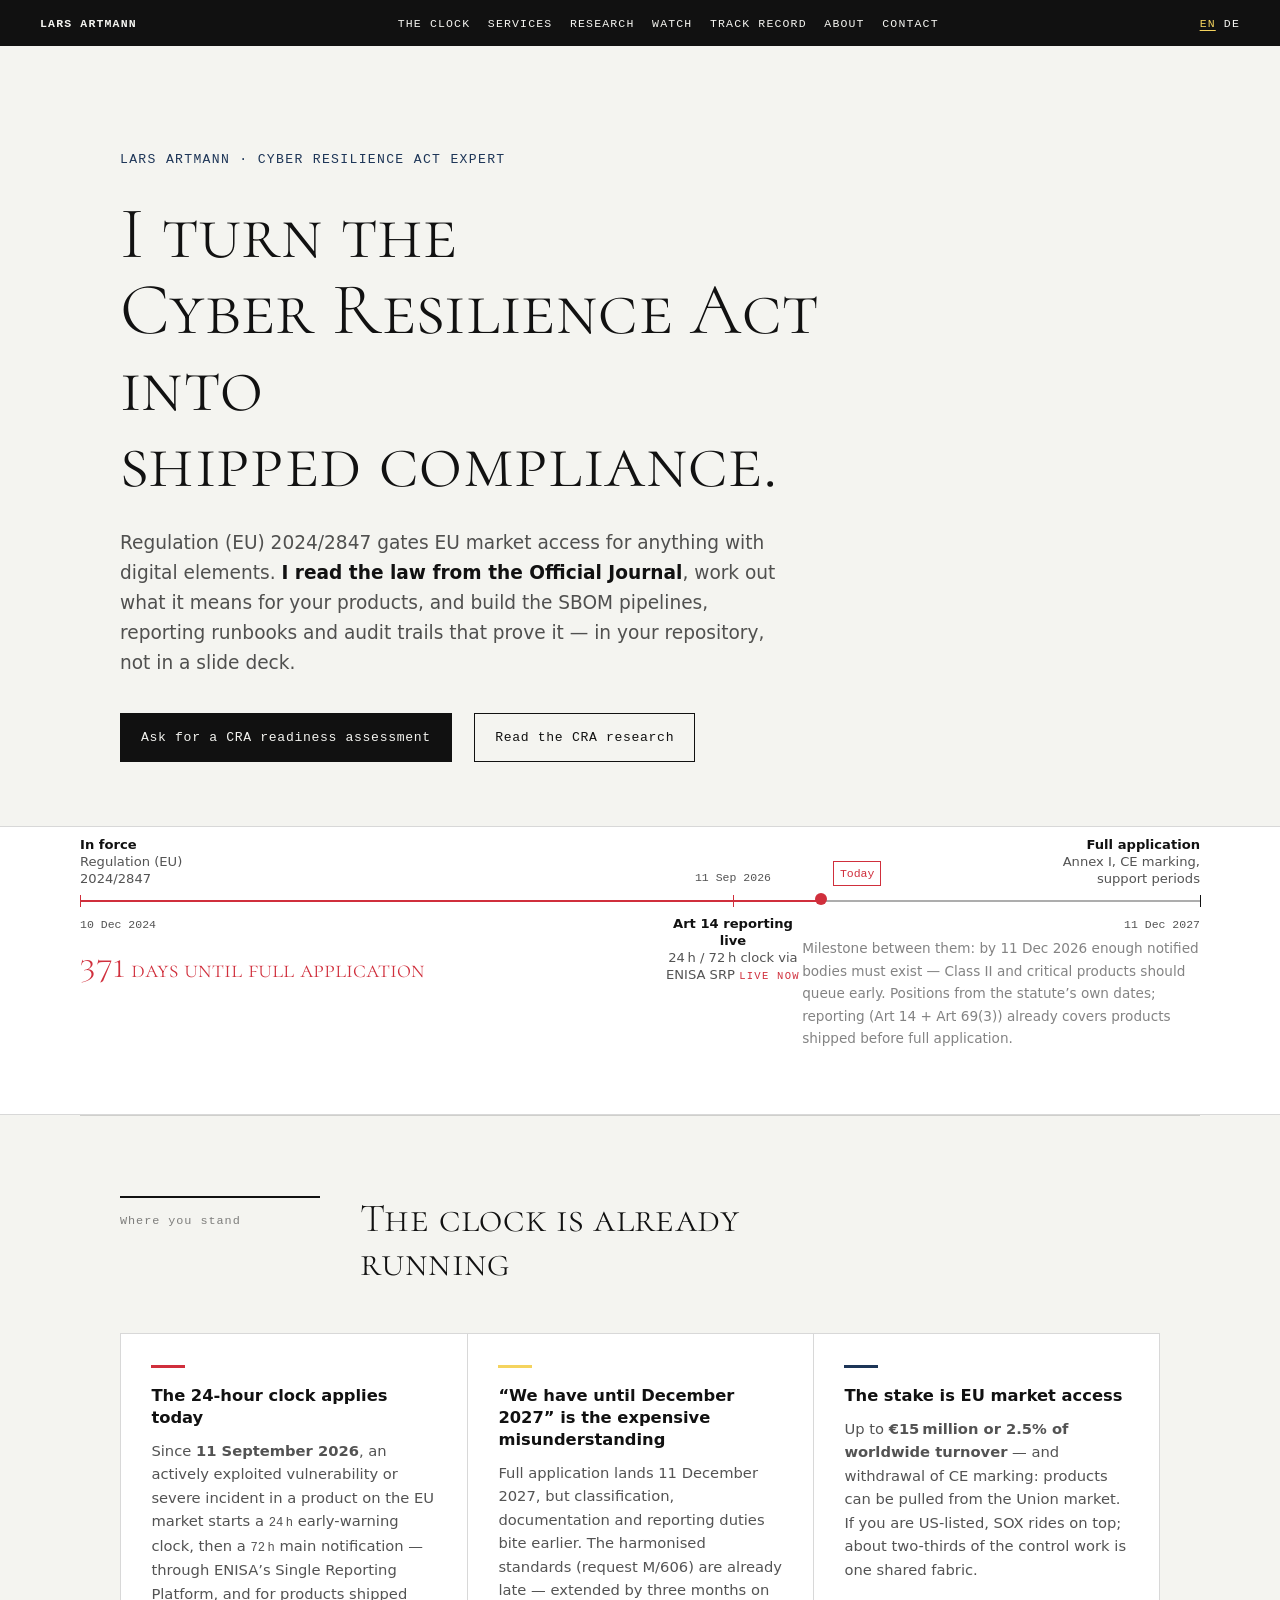
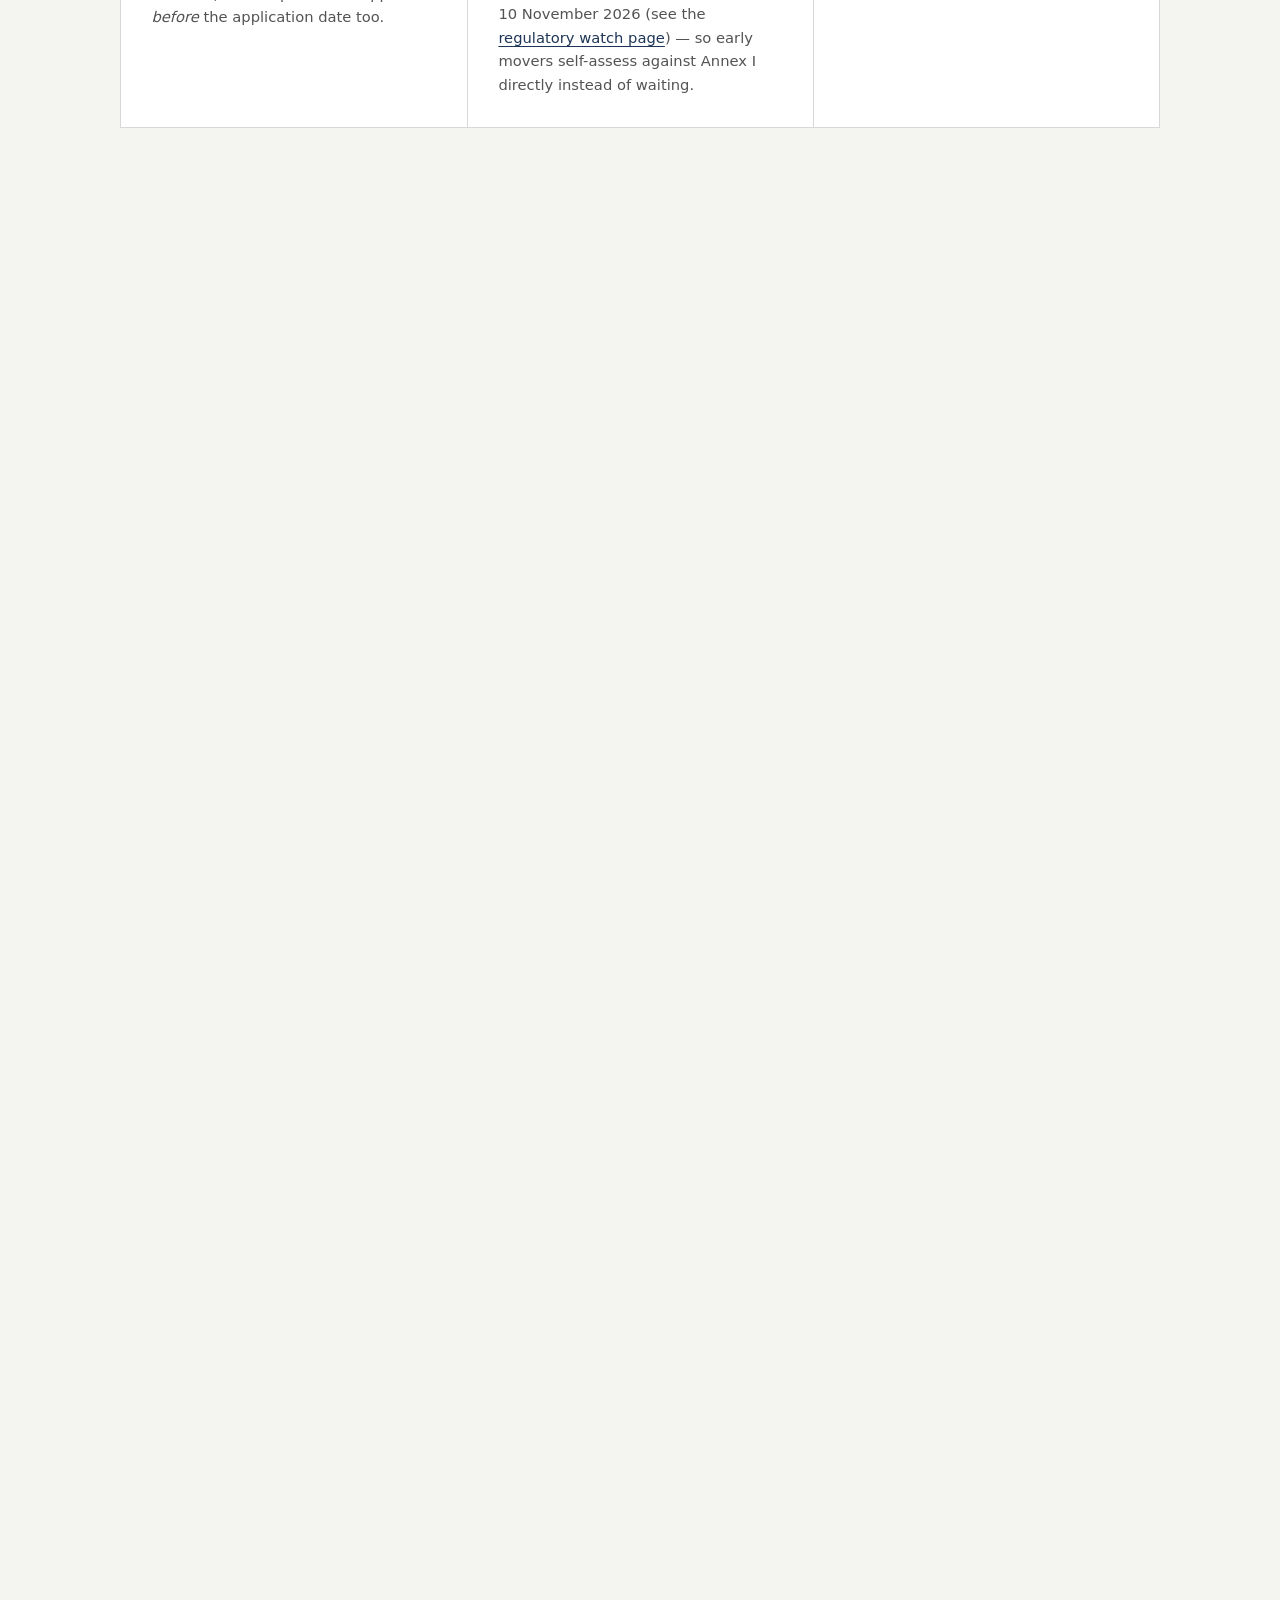
==== commit 74163c79: "deploy: site snapshot 2026-11-18T21:23:40Z" ====
--- a/index.html
+++ b/index.html
@@ -85,6 +85,7 @@
         <a href="#clock">The clock</a>
         <a href="#services">Services</a>
         <a href="#research">Research</a>
+        <a href="regulatory-watch.html">Watch</a>
         <a href="#track">Track record</a>
         <a href="#about">About</a>
         <a href="#contact">Contact</a>
@@ -194,8 +195,10 @@
               Full application lands 11 December 2027, but classification,
               documentation and reporting duties bite earlier. The harmonised
               standards (request M/606) are already late &mdash; extended by
-              three months on 10 November 2026 &mdash; so early movers
-              self-assess against Annex I directly instead of waiting.
+              three months on 10 November 2026 (see the
+              <a href="regulatory-watch.html">regulatory watch page</a>)
+              &mdash; so early movers self-assess against Annex I directly
+              instead of waiting.
             </p>
           </div>
           <div class="fact">
@@ -571,6 +574,7 @@
           <a href="https://www.linkedin.com/in/larsartmann" rel="me">LinkedIn</a>
           <a href="https://github.com/larsartmann" rel="me">GitHub</a>
           <a href="https://youtube.com/@larsartmann" rel="me">YouTube</a>
+          <a href="privacy.html">Privacy</a>
         </div>
 
         <div class="colophon">
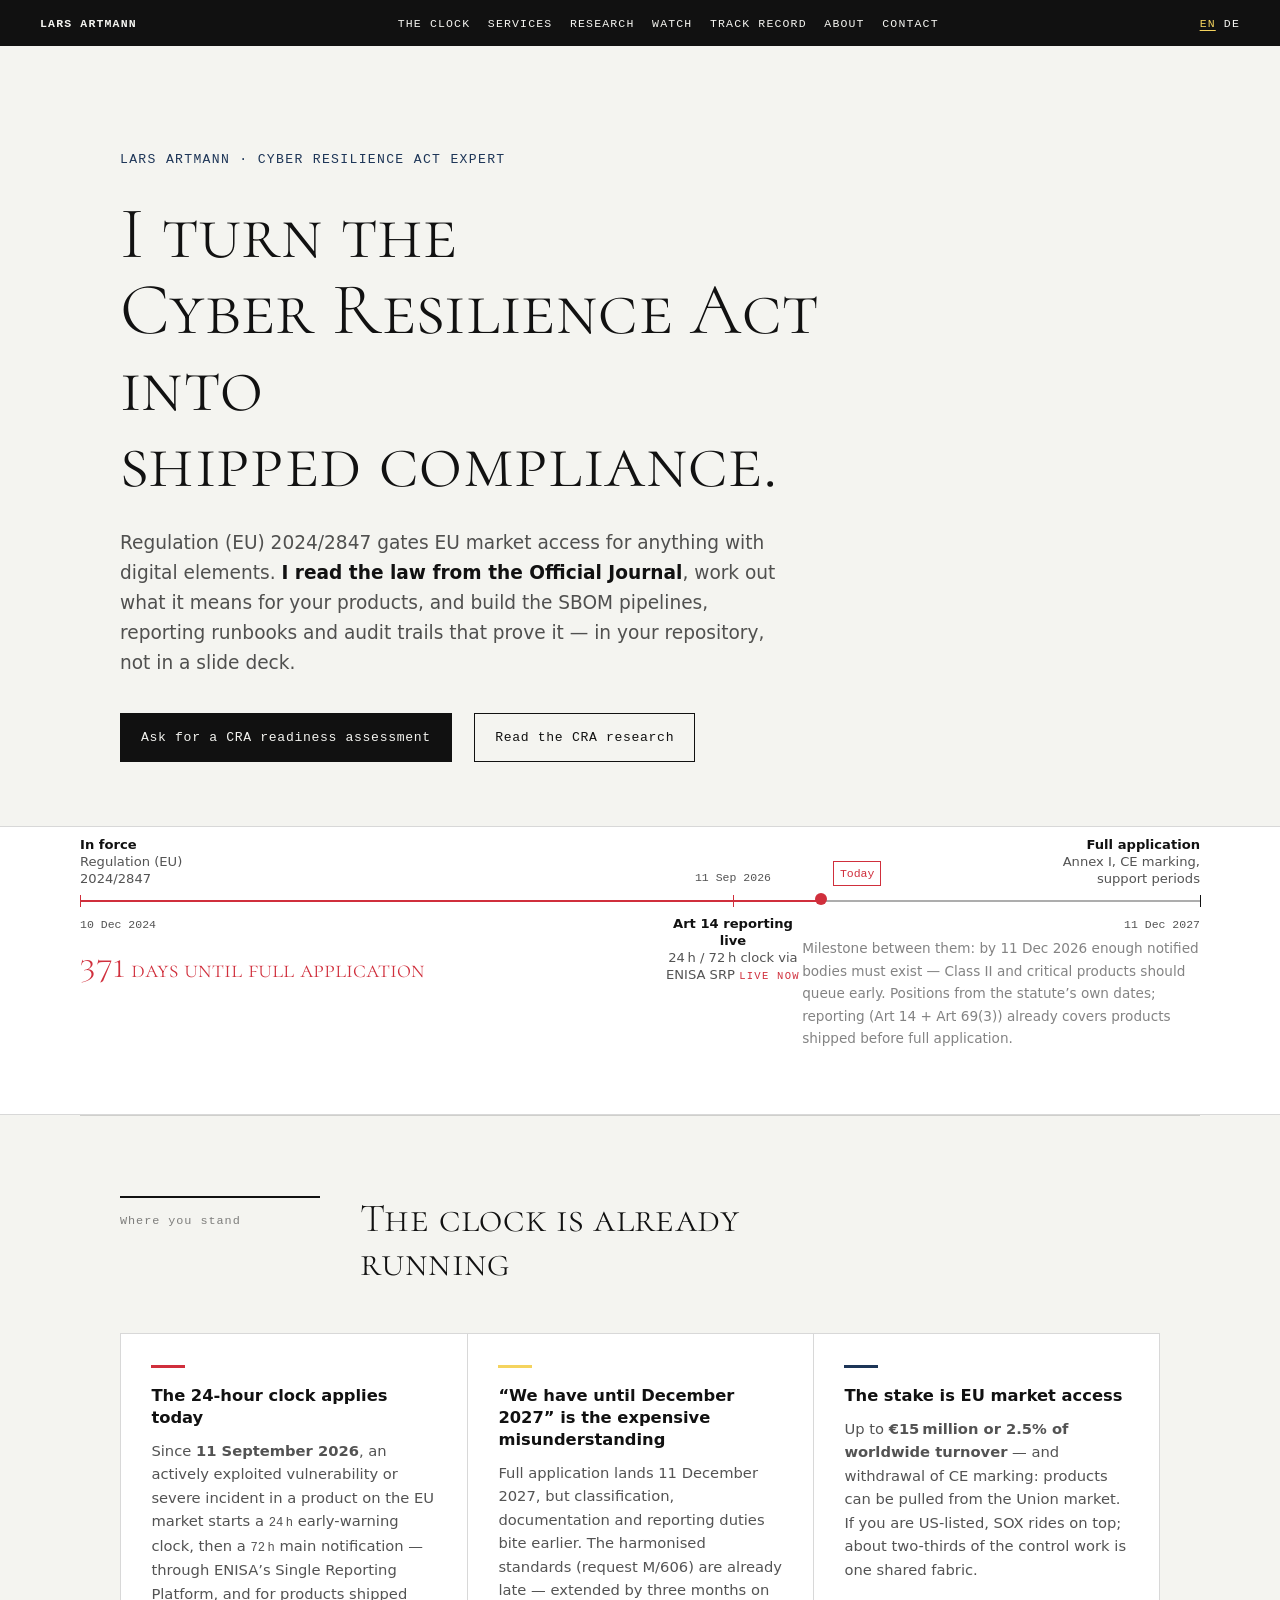
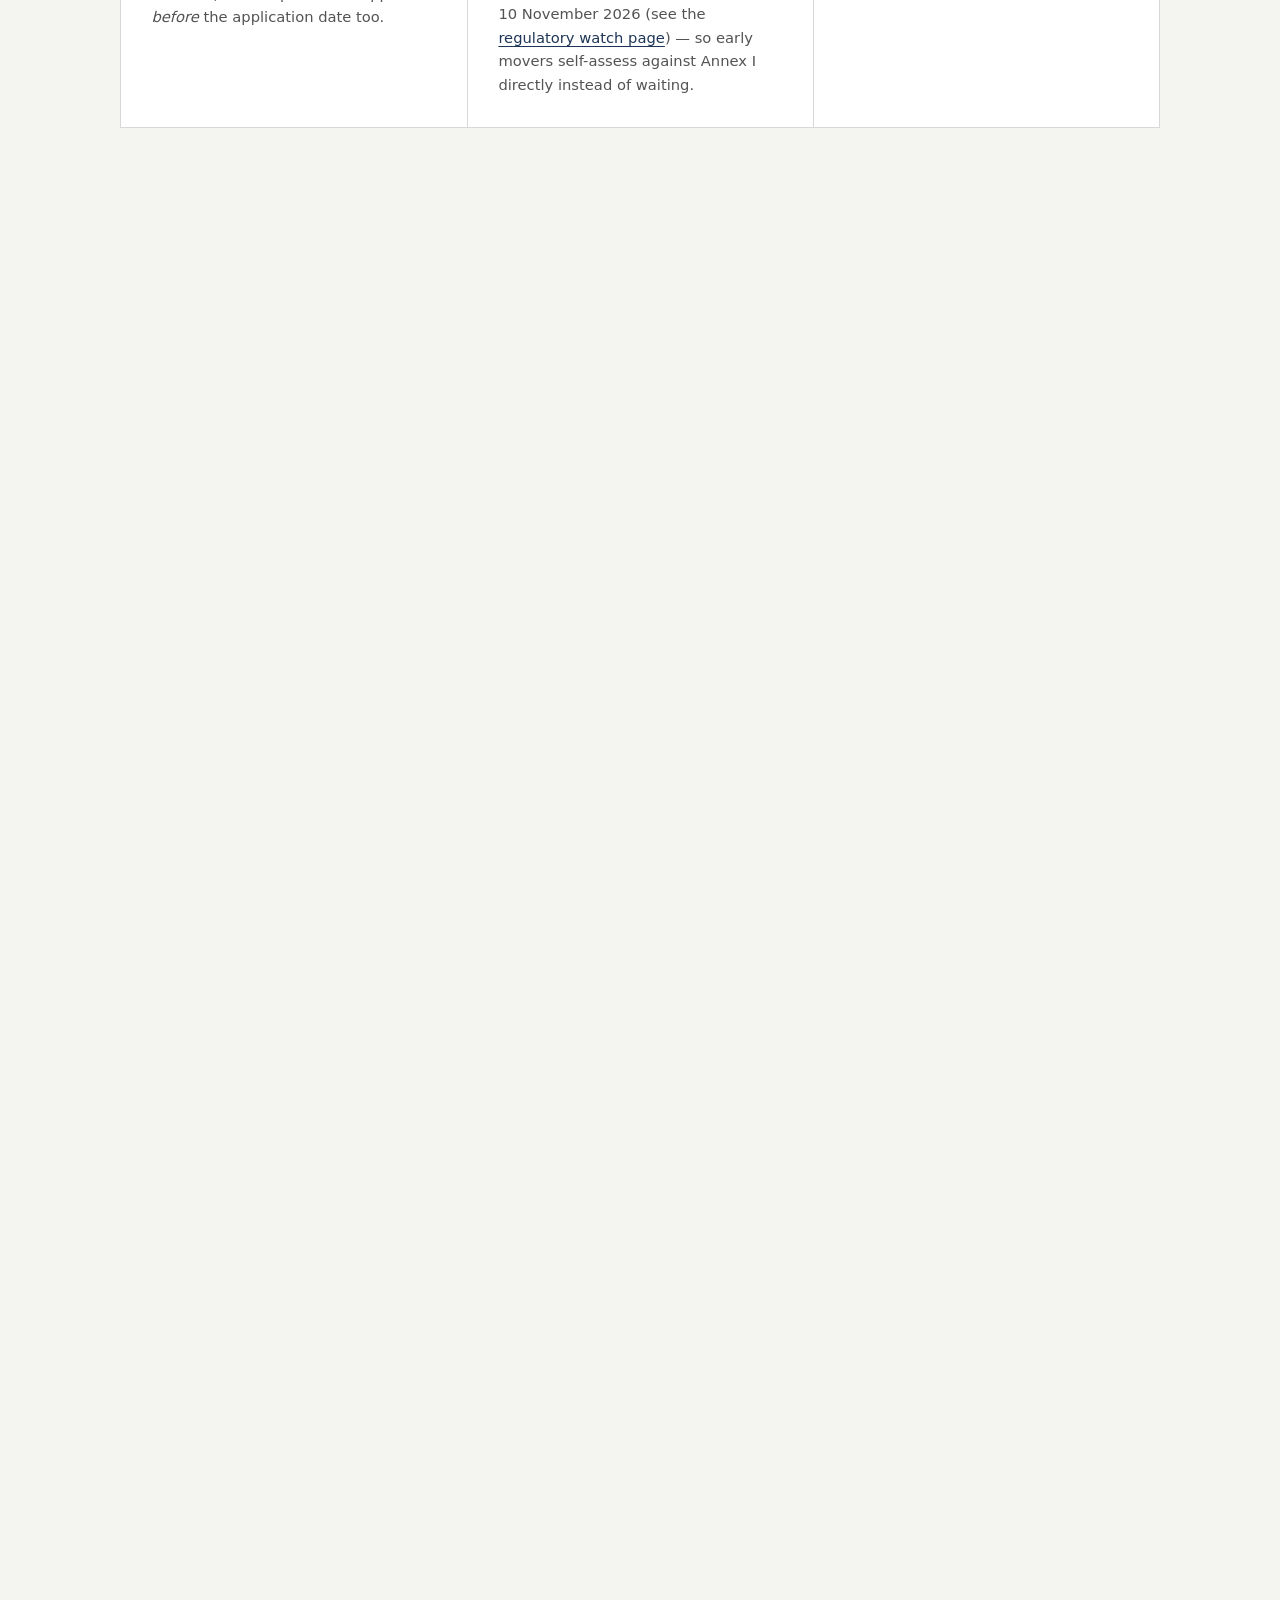
==== commit 02e0908a: "deploy: site snapshot 2026-11-18T21:29:03Z" ====
--- a/index.html
+++ b/index.html
@@ -297,6 +297,54 @@
         </div>
       </section>
 
+      <!-- ====================== ENGAGEMENT MODELS ====================== -->
+      <section id="engagement" class="wrap" aria-labelledby="engagement-h">
+        <div class="sec-head">
+          <p class="kicker">How to hire me</p>
+          <h2 id="engagement-h">Three ways to start</h2>
+        </div>
+
+        <div class="facts models">
+          <div class="fact">
+            <div class="fact-rule" aria-hidden="true"></div>
+            <p class="model-duration">Fixed scope &middot; 2&ndash;4 weeks</p>
+            <h3>Readiness assessment</h3>
+            <ul class="model-list">
+              <li>Product classification (Annex III/IV, Reg (EU) 2025/2392)</li>
+              <li>Guided Annex I gap analysis, starting from the <a href="annex-i.html">self-assessment tool</a></li>
+              <li>Conformity route per product</li>
+              <li>Prioritised remediation backlog</li>
+            </ul>
+          </div>
+          <div class="fact">
+            <div class="fact-rule" aria-hidden="true"></div>
+            <p class="model-duration">Program build &middot; 3&ndash;6 months</p>
+            <h3>Embedded implementation</h3>
+            <ul class="model-list">
+              <li>SBOM + VEX evidence layer in your release pipeline</li>
+              <li>Art 14 runbook drilled against the ENISA platform</li>
+              <li>One control fabric, CRA-first (SOX-ready)</li>
+              <li>Handover so your team operates it</li>
+            </ul>
+          </div>
+          <div class="fact">
+            <div class="fact-rule" aria-hidden="true"></div>
+            <p class="model-duration">Days, on site or remote</p>
+            <h3>Workshop &amp; interim steward</h3>
+            <ul class="model-list">
+              <li>Executive briefing: what the CRA actually demands</li>
+              <li>Team workshops on Annex I and evidence engineering</li>
+              <li>Art 24 steward-readiness kickoff for open-source organisations</li>
+              <li>Talks and panels</li>
+            </ul>
+          </div>
+        </div>
+        <p class="prose" style="margin-top: 1.5rem">
+          Scope and pricing per engagement:
+          <a href="mailto:lars@artmann.tech?subject=Engagement%20scope%20and%20pricing">ask directly</a>.
+        </p>
+      </section>
+
       <!-- ========================== RESEARCH ========================== -->
       <section id="research" class="wrap" aria-labelledby="research-h">
         <div class="sec-head">
@@ -567,7 +615,44 @@
           Two sentences about your products and markets are enough to start. I
           reply with the three questions that decide your conformity route.
         </p>
-        <a class="big-mail" href="mailto:lars@artmann.tech">lars@artmann.tech</a>
+        <p class="contact-primary">
+          <a class="big-mail" href="mailto:lars@artmann.tech">lars@artmann.tech</a><button
+            class="copy-mail"
+            type="button"
+            data-copy="lars@artmann.tech"
+            hidden
+          >
+            Copy address
+          </button>
+        </p>
+        <p class="contact-primary">
+          <a class="big-tel" href="tel:+491731559729">+49 173 155 9729</a>
+        </p>
+
+        <div class="contact-layout">
+          <div class="contact-options">
+            <a
+              class="btn btn-light"
+              href="mailto:lars@artmann.tech?subject=CRA%20readiness%20assessment&amp;body=What%20we%20ship%3A%0AWhere%20we%20sell%20it%3A%0ARegulatory%20deadline%20pressure%3A"
+              >Ask for a CRA readiness assessment</a
+            >
+            <a class="btn btn-light" href="mailto:lars@artmann.tech?subject=CRA%20question"
+              >Ask a CRA question</a
+            >
+            <a class="btn btn-light" href="mailto:lars@artmann.tech?subject=Speaking%20or%20workshop%20request"
+              >Invite me to speak or run a workshop</a
+            >
+          </div>
+          <figure class="contact-qr">
+            <img
+              src="assets/img/vcard-qr.svg"
+              alt="QR code that scans to Lars Artmann's contact card (vCard)"
+              width="130"
+              height="130"
+            />
+            <figcaption>Scan for the vCard</figcaption>
+          </figure>
+        </div>
 
         <div class="contact-channels">
           <a href="tel:+491731559729">+49 173 155 9729</a>
--- a/assets/site.css
+++ b/assets/site.css
@@ -755,18 +755,107 @@
   font-size: 0.98rem;
 }
 .contact .big-mail {
-  display: inline-block;
-  margin-top: 1.8rem;
-  font-family: var(--font-mono);
-  font-size: clamp(1rem, 2.6vw, 1.35rem);
-  color: var(--paper);
-  text-decoration: none;
-  border-bottom: 1px solid rgba(244, 244, 240, 0.45);
-  padding-bottom: 3px;
+display: inline-block;
+font-family: var(--font-mono);
+font-size: clamp(1rem, 2.6vw, 1.35rem);
+color: var(--paper);
+text-decoration: none;
+border-bottom: 1px solid rgba(244, 244, 240, 0.45);
+padding-bottom: 3px;
 }
 .contact .big-mail:hover {
-  color: var(--yellow);
-  border-bottom-color: var(--yellow);
+color: var(--yellow);
+border-bottom-color: var(--yellow);
+}
+.contact .big-tel {
+display: inline-block;
+font-family: var(--font-mono);
+font-size: clamp(0.95rem, 2.2vw, 1.15rem);
+color: rgba(244, 244, 240, 0.85);
+text-decoration: none;
+border-bottom: 1px solid rgba(244, 244, 240, 0.3);
+padding-bottom: 2px;
+}
+.contact .big-tel:hover {
+color: var(--yellow);
+border-bottom-color: var(--yellow);
+}
+.contact-primary {
+margin-top: 1.2rem;
+}
+.contact-primary:first-of-type {
+margin-top: 1.8rem;
+}
+.copy-mail {
+font-family: var(--font-mono);
+font-size: 0.7rem;
+letter-spacing: 0.06em;
+text-transform: uppercase;
+background: transparent;
+color: var(--paper);
+border: 1px solid rgba(244, 244, 240, 0.45);
+padding: 0.4rem 0.85rem;
+cursor: pointer;
+margin-left: 0.9rem;
+}
+.copy-mail:hover {
+border-color: var(--yellow);
+color: var(--yellow);
+}
+.btn-light {
+background: transparent;
+color: var(--paper);
+border: 1px solid rgba(244, 244, 240, 0.45);
+}
+.btn-light:hover {
+background: rgba(244, 244, 240, 0.12);
+color: var(--yellow);
+border-color: var(--yellow);
+}
+.contact-layout {
+margin-top: 2.2rem;
+display: flex;
+gap: 2.5rem 3rem;
+align-items: flex-start;
+flex-wrap: wrap;
+}
+.contact-options {
+flex: 1 1 340px;
+display: grid;
+gap: 0.75rem;
+align-content: start;
+}
+.contact-qr {
+flex: 0 0 auto;
+margin: 0;
+text-align: center;
+font-family: var(--font-mono);
+font-size: 0.68rem;
+color: rgba(244, 244, 240, 0.7);
+}
+.contact-qr img {
+display: block;
+border: 1px solid rgba(244, 244, 240, 0.4);
+background: #fff;
+margin-bottom: 0.45rem;
+}
+.models .model-duration {
+font-family: var(--font-mono);
+font-size: 0.72rem;
+letter-spacing: 0.06em;
+text-transform: uppercase;
+color: var(--blue);
+margin-bottom: 0.55rem;
+}
+.model-list {
+margin-top: 0.65rem;
+padding-left: 1.15rem;
+}
+.model-list li {
+font-size: 0.88rem;
+line-height: 1.5;
+color: var(--ink-70);
+margin-bottom: 0.32em;
 }
 .contact-channels {
   margin-top: 2.2rem;
@@ -801,12 +890,13 @@
 /* --- Performance: skip painting far-off sections ---------------- */
 
 #services,
+#engagement,
 #research,
 #track,
 #method,
 #about {
-  content-visibility: auto;
-  contain-intrinsic-size: auto 700px;
+content-visibility: auto;
+contain-intrinsic-size: auto 700px;
 }
 
 /* --- Print: the page must survive a recruiter's printer ----------- */
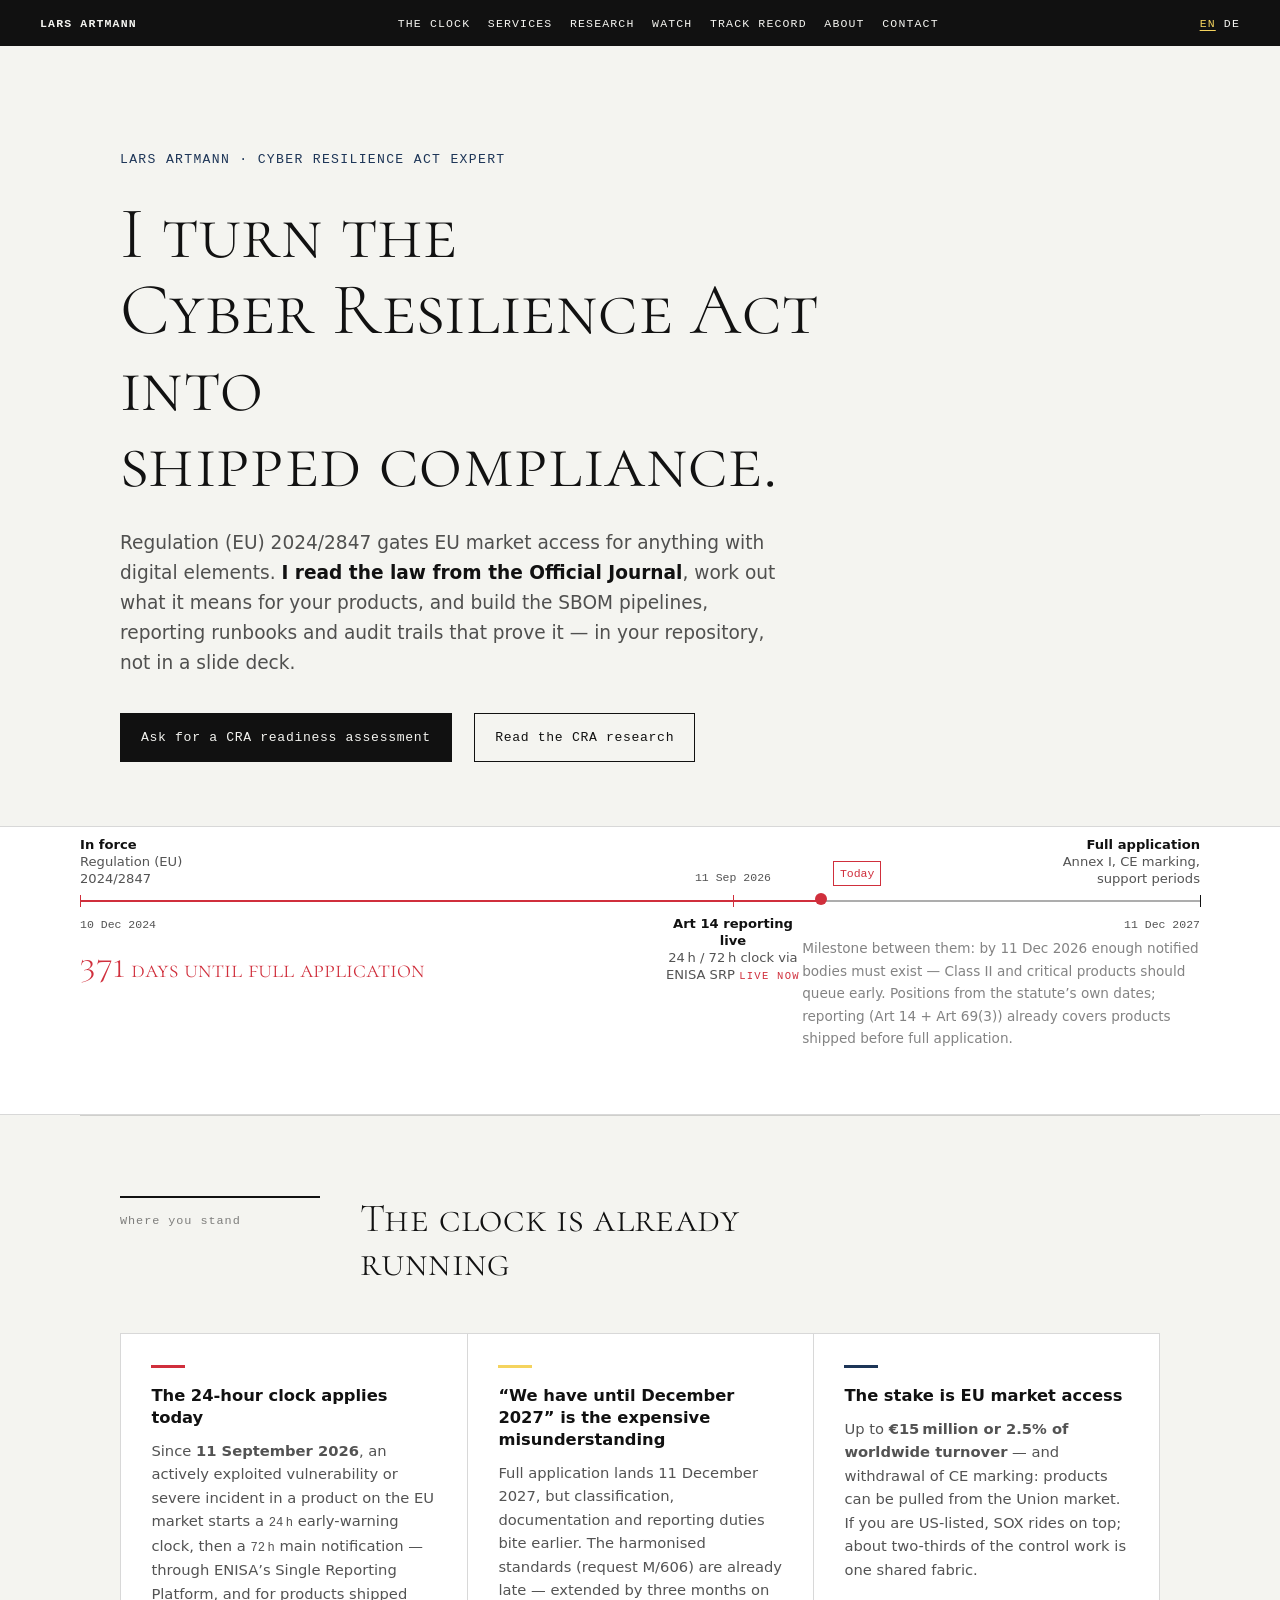
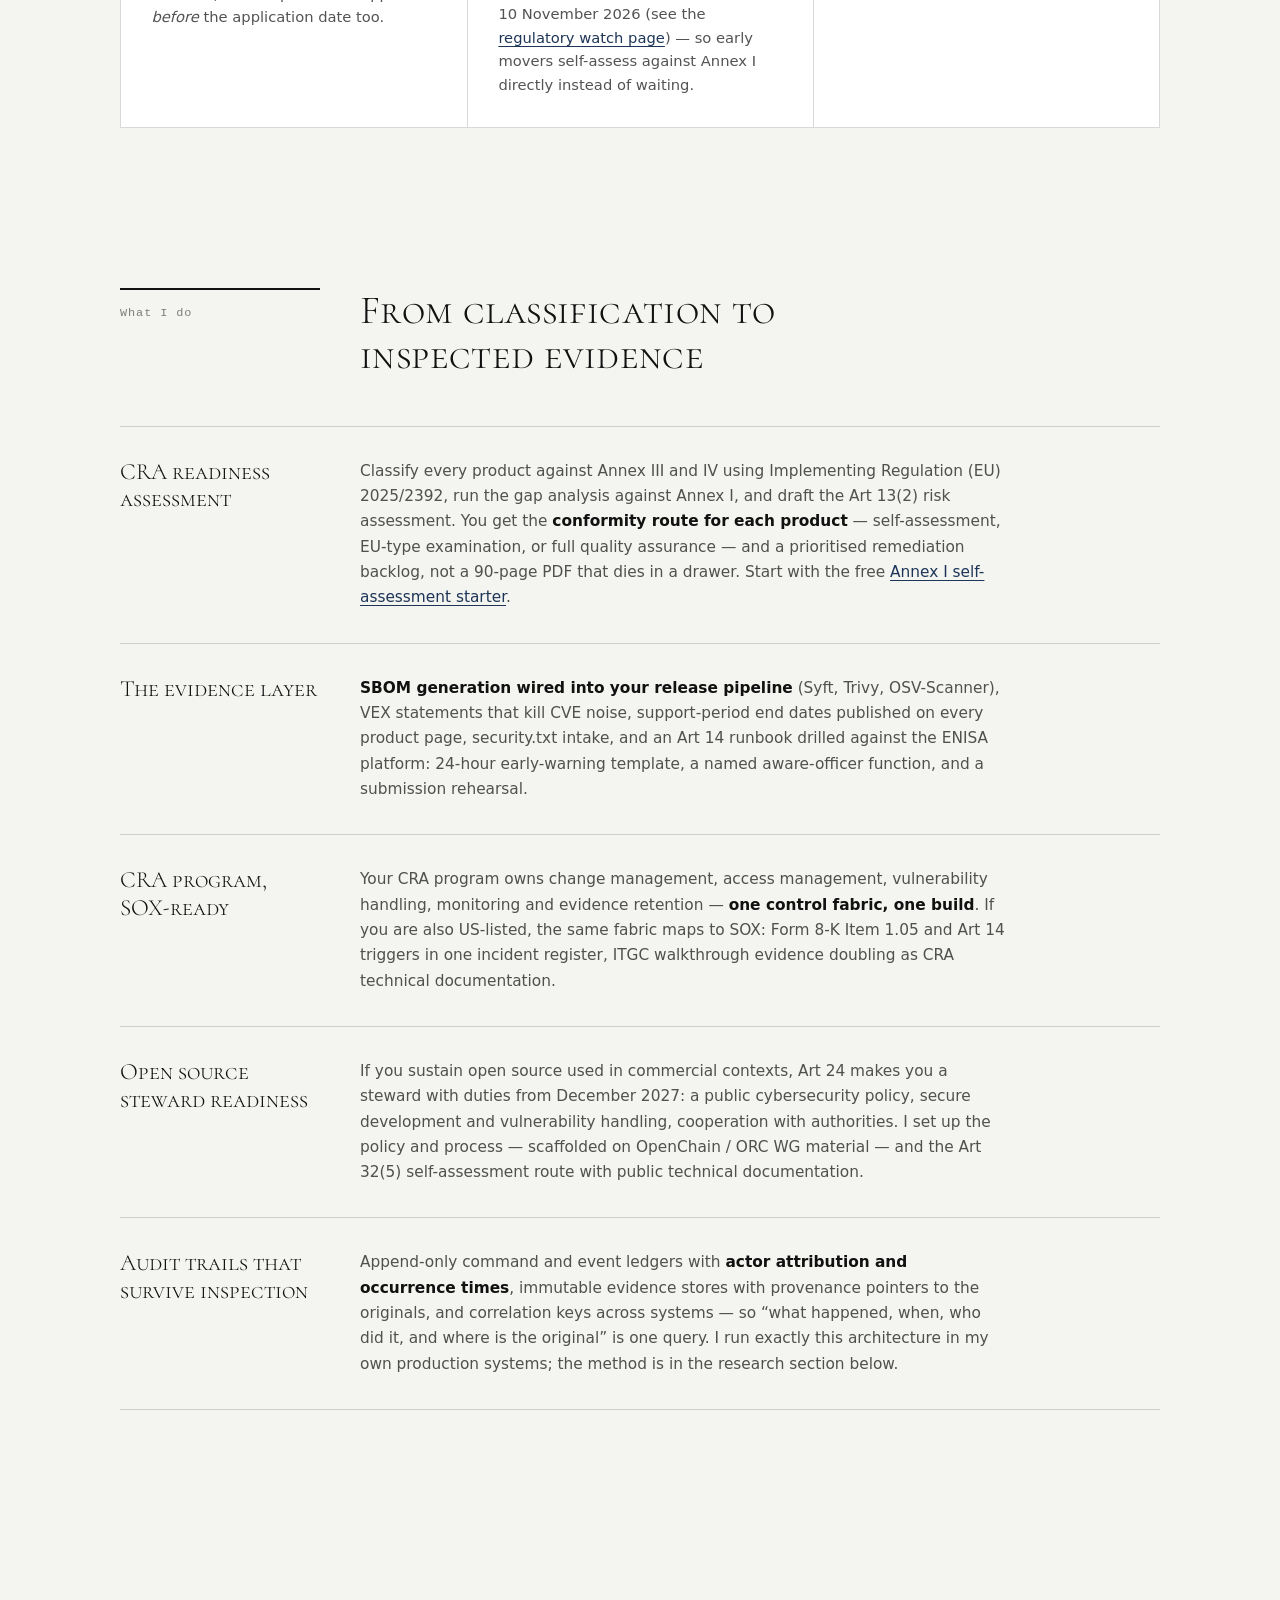
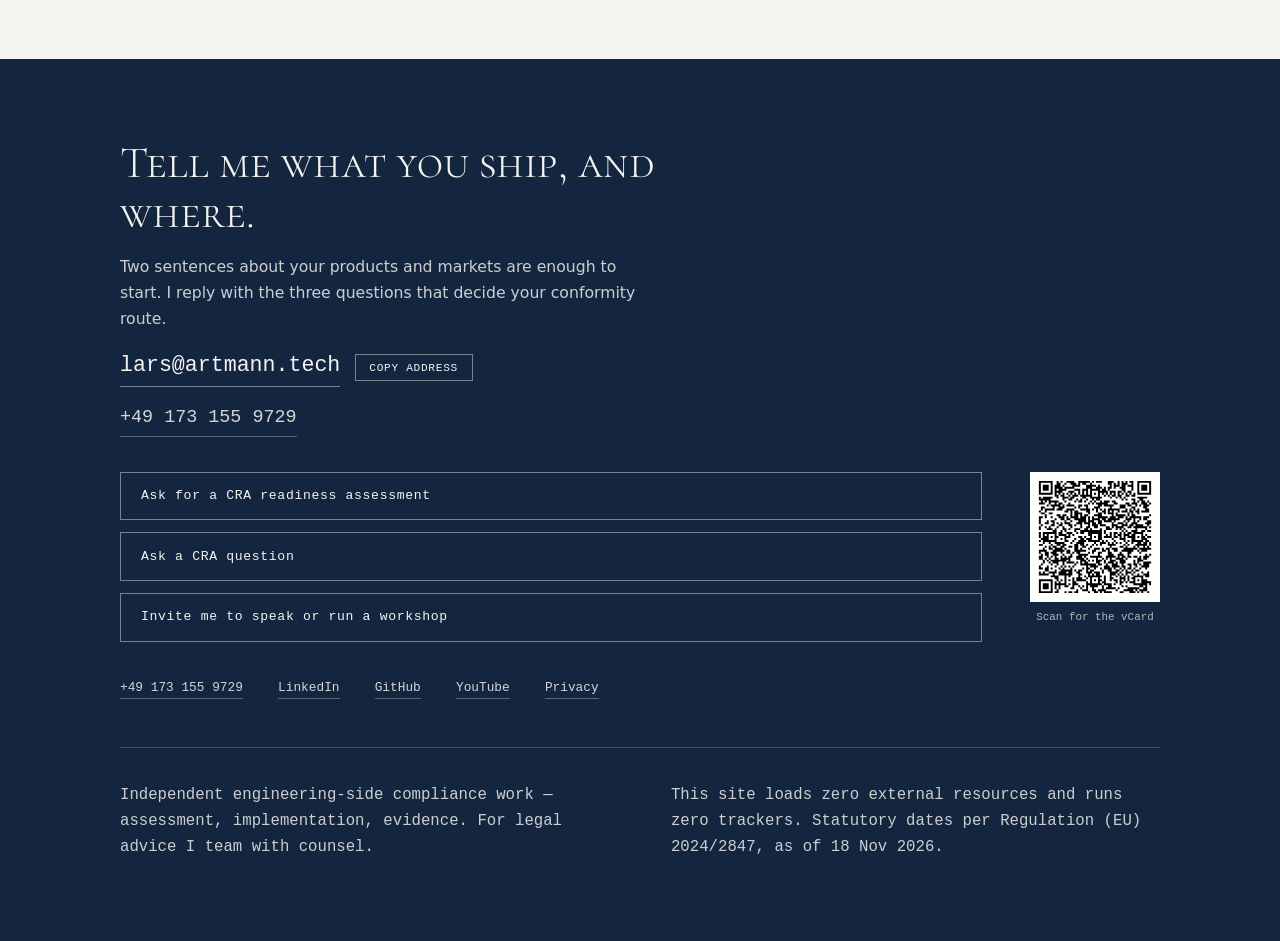
==== commit cc3a585b: "deploy: site snapshot 2026-11-18T21:31:23Z" ====
--- a/index.html
+++ b/index.html
@@ -430,6 +430,9 @@
               incompatibility six months of planning had missed. Then delivered
               Peppol e-invoicing across Greece, Germany, France, Spain, Poland
               and further European markets.
+              <a href="case-market-entry-wolt.html">Read the market-entry case</a>
+              &middot;
+              <a href="case-peppol.html">the e-invoicing case</a>.
             </p>
           </div>
           <div class="track-item">
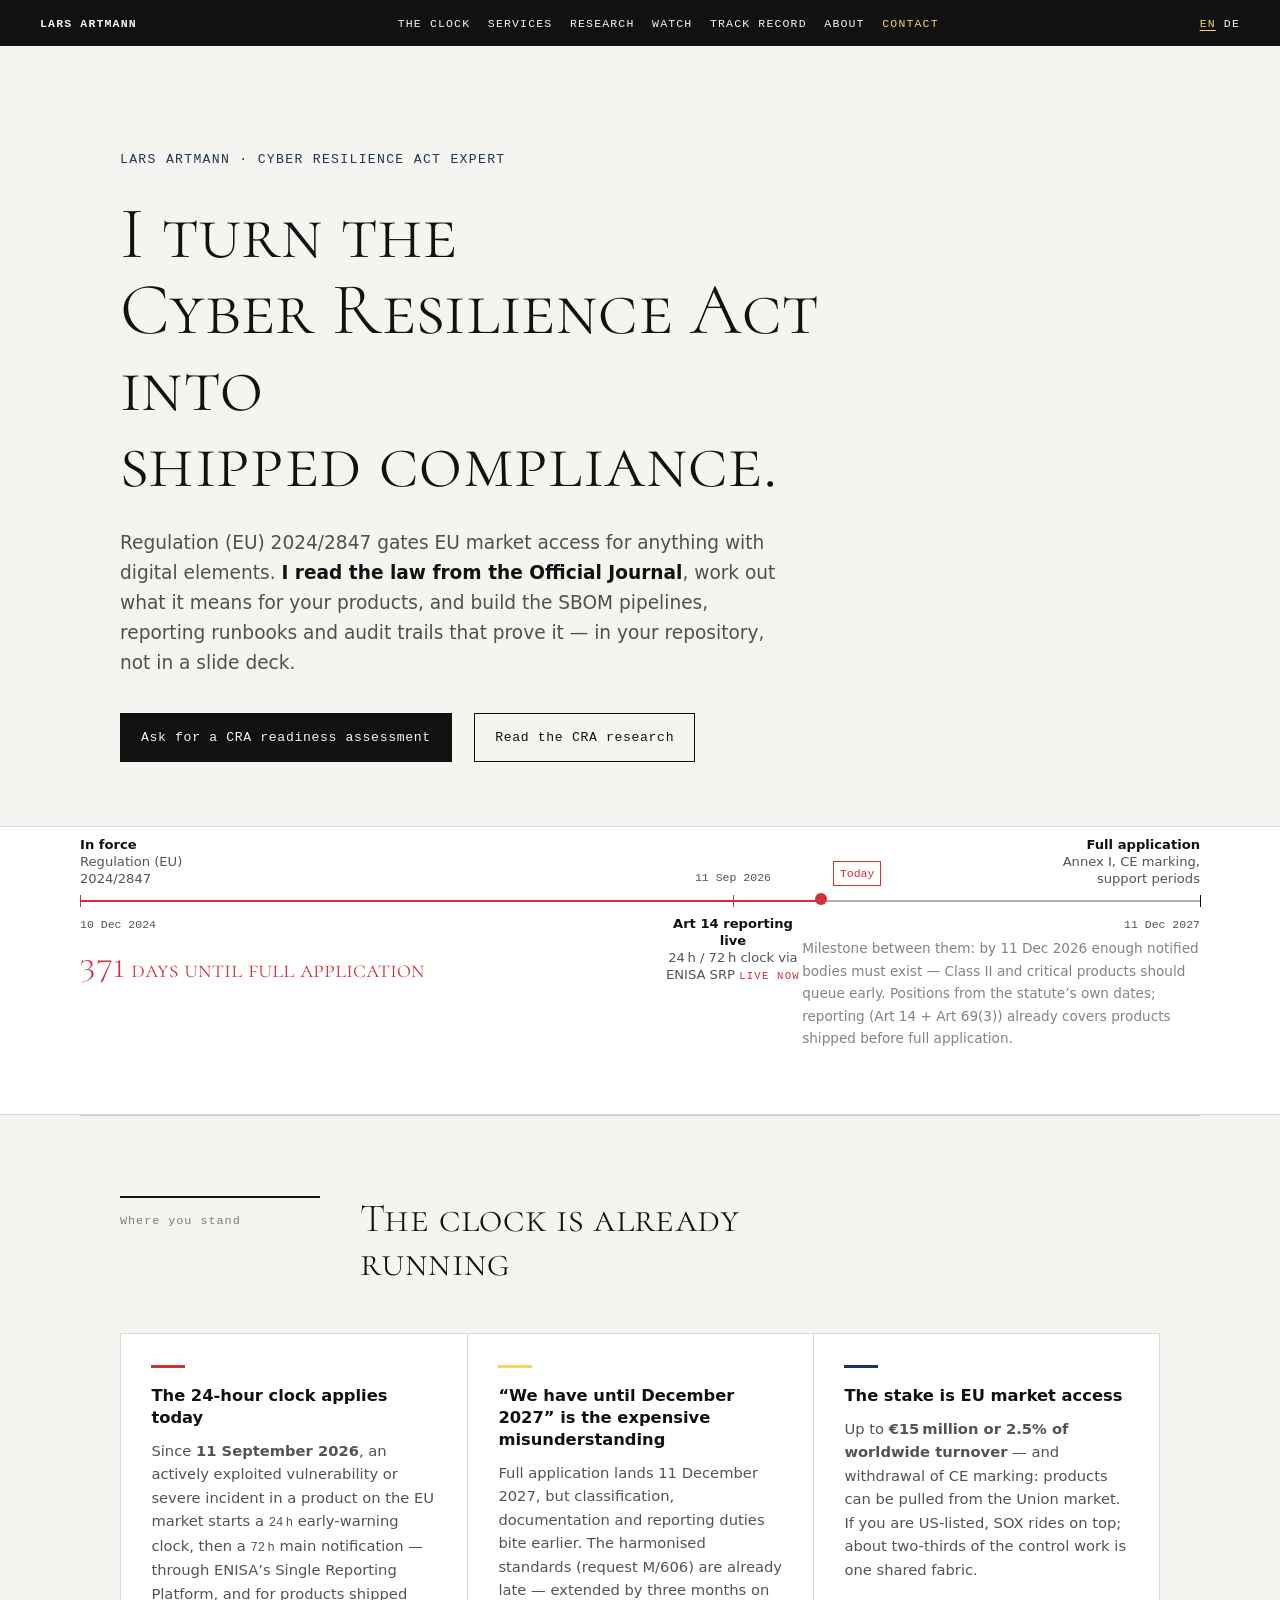
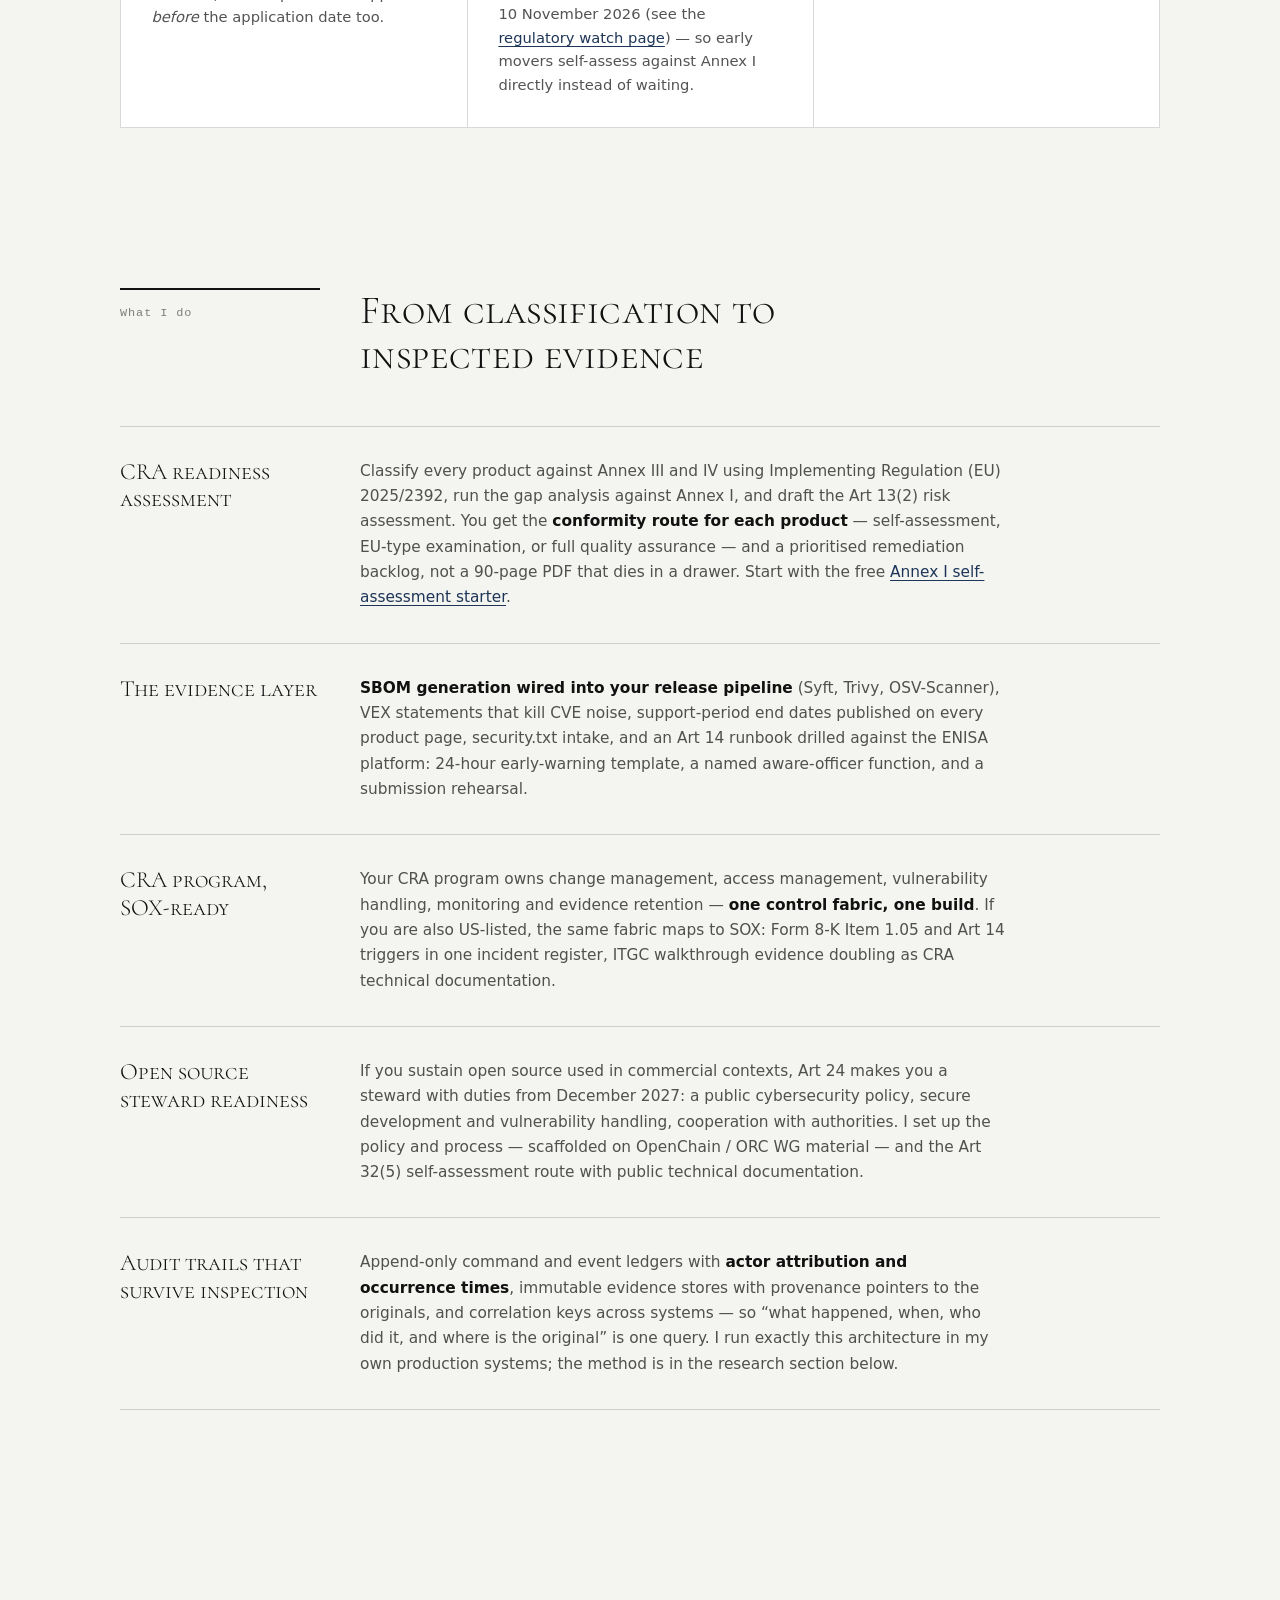
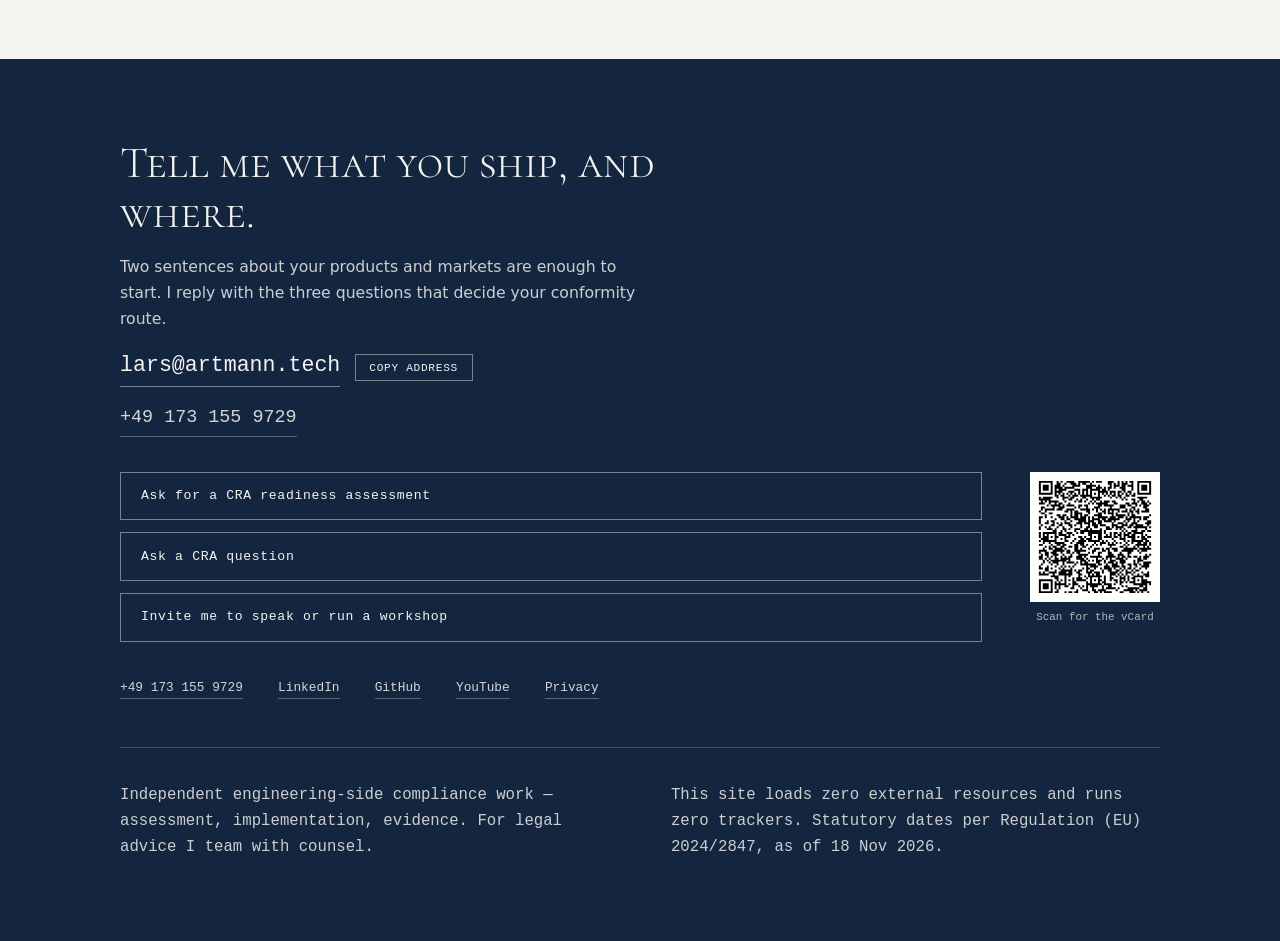
==== commit 2ea40d9d: "deploy: site snapshot 2026-11-18T21:36:10Z" ====
--- a/index.html
+++ b/index.html
@@ -40,6 +40,8 @@
     />
     <meta name="theme-color" content="#f4f4f0" />
     <link rel="icon" href="assets/favicon.svg" type="image/svg+xml" />
+    <link rel="icon" href="assets/favicon-32.png" sizes="32x32" type="image/png" />
+    <link rel="apple-touch-icon" href="assets/apple-touch-icon.png" />
     <script type="application/ld+json">
       {
         "@context": "https://schema.org",
@@ -90,6 +92,18 @@
         <a href="#about">About</a>
         <a href="#contact">Contact</a>
       </nav>
+      <details class="top-menu">
+        <summary>Menu</summary>
+        <div class="top-menu-links">
+          <a href="#clock">The clock</a>
+          <a href="#services">Services</a>
+          <a href="#research">Research</a>
+          <a href="regulatory-watch.html">Watch</a>
+          <a href="#track">Track record</a>
+          <a href="#about">About</a>
+          <a href="#contact">Contact</a>
+        </div>
+      </details>
       <a class="top-mail" href="mailto:lars@artmann.tech">lars@artmann.tech</a>
       <span class="lang-switch">
         <a href="./" aria-current="page" lang="en">EN</a>
@@ -122,9 +136,15 @@
       </section>
 
       <!-- ======================== TIMELINE BAND ======================= -->
-      <div class="band" role="region" aria-label="Cyber Resilience Act timeline" data-as-of="2026-11-18">
+      <div class="band" role="region" aria-label="Cyber Resilience Act timeline" aria-describedby="tl-caption" data-as-of="2026-11-18">
+        <ol class="tl-sr">
+          <li>10 December 2024: Regulation (EU) 2024/2847 entered into force (passed).</li>
+          <li>11 September 2026: Article 14 vulnerability reporting became applicable: 24-hour early warning and 72-hour notification via the ENISA Single Reporting Platform (passed, live now).</li>
+          <li>11 December 2026: milestone, a sufficient number of notified bodies expected.</li>
+          <li>11 December 2027: full application, Annex I essential requirements, CE marking, support periods (upcoming).</li>
+        </ol>
         <div class="timeline wrap">
-          <div class="tl-base">
+          <div class="tl-base" aria-hidden="true">
             <div class="tl-elapsed"></div>
 
             <div class="tl-tick past edge" style="left: 0%">
@@ -152,7 +172,7 @@
             </div>
           </div>
 
-          <div class="tl-caption">
+          <div class="tl-caption" id="tl-caption">
             <p class="tl-count">
               <span class="num" id="tl-days">388</span> days until full
               application
@@ -555,7 +575,8 @@
               alt="Portrait of Lars Artmann"
               width="560"
               height="560"
-              fetchpriority="high"
+              loading="lazy"
+              decoding="async"
             />
             <p class="about-facts">
               Lars Artmann<br />
@@ -605,6 +626,9 @@
                 </footer>
               </blockquote>
             </div>
+            <p class="cite" style="margin-top: 1.1rem">
+              Verbatim from written references; published with consent.
+            </p>
           </div>
         </div>
       </section>
--- a/assets/site.css
+++ b/assets/site.css
@@ -100,17 +100,18 @@
 /* --- Top bar ------------------------------------------------ */
 
 .topbar {
-  background: var(--ink);
-  color: var(--paper);
-  display: flex;
-  justify-content: space-between;
-  align-items: baseline;
-  gap: 1rem;
-  padding: 0.85rem var(--pad);
-  font-family: var(--font-mono);
-  font-size: 0.72rem;
-  letter-spacing: 0.1em;
-  text-transform: uppercase;
+position: relative;
+background: var(--ink);
+color: var(--paper);
+display: flex;
+justify-content: space-between;
+align-items: baseline;
+gap: 1rem;
+padding: 0.85rem var(--pad);
+font-family: var(--font-mono);
+font-size: 0.72rem;
+letter-spacing: 0.1em;
+text-transform: uppercase;
 }
 .topbar a {
   color: var(--paper);
@@ -141,12 +142,61 @@
   text-underline-offset: 3px;
 }
 @media (max-width: 640px) {
-  .topbar nav {
-    display: none;
-  }
-  .topbar .top-mail {
-    display: inline;
-  }
+.topbar nav {
+display: none;
+}
+.topbar .top-mail {
+display: inline;
+}
+}
+.topbar .top-menu {
+display: none;
+}
+.topbar nav a[aria-current="true"] {
+color: var(--yellow);
+}
+@media (max-width: 640px) {
+.topbar .top-menu {
+display: block;
+}
+.topbar .top-menu summary {
+cursor: pointer;
+list-style: none;
+color: var(--paper);
+}
+.topbar .top-menu summary::-webkit-details-marker {
+display: none;
+}
+.topbar .top-menu summary::after {
+content: " \25BE";
+color: var(--yellow);
+}
+.topbar .top-menu[open] summary::after {
+content: " \25B4";
+}
+.topbar .top-menu-links {
+position: absolute;
+left: var(--pad);
+right: var(--pad);
+top: 100%;
+background: var(--ink);
+border: 1px solid rgba(244, 244, 240, 0.25);
+display: grid;
+padding: 0.9rem 1rem;
+gap: 0.6rem;
+z-index: 60;
+}
+}
+.tl-sr {
+position: absolute;
+width: 1px;
+height: 1px;
+margin: -1px;
+padding: 0;
+overflow: hidden;
+clip: rect(0 0 0 0);
+white-space: nowrap;
+border: 0;
 }
 
 /* --- Shared section scaffolding ----------------------------- */
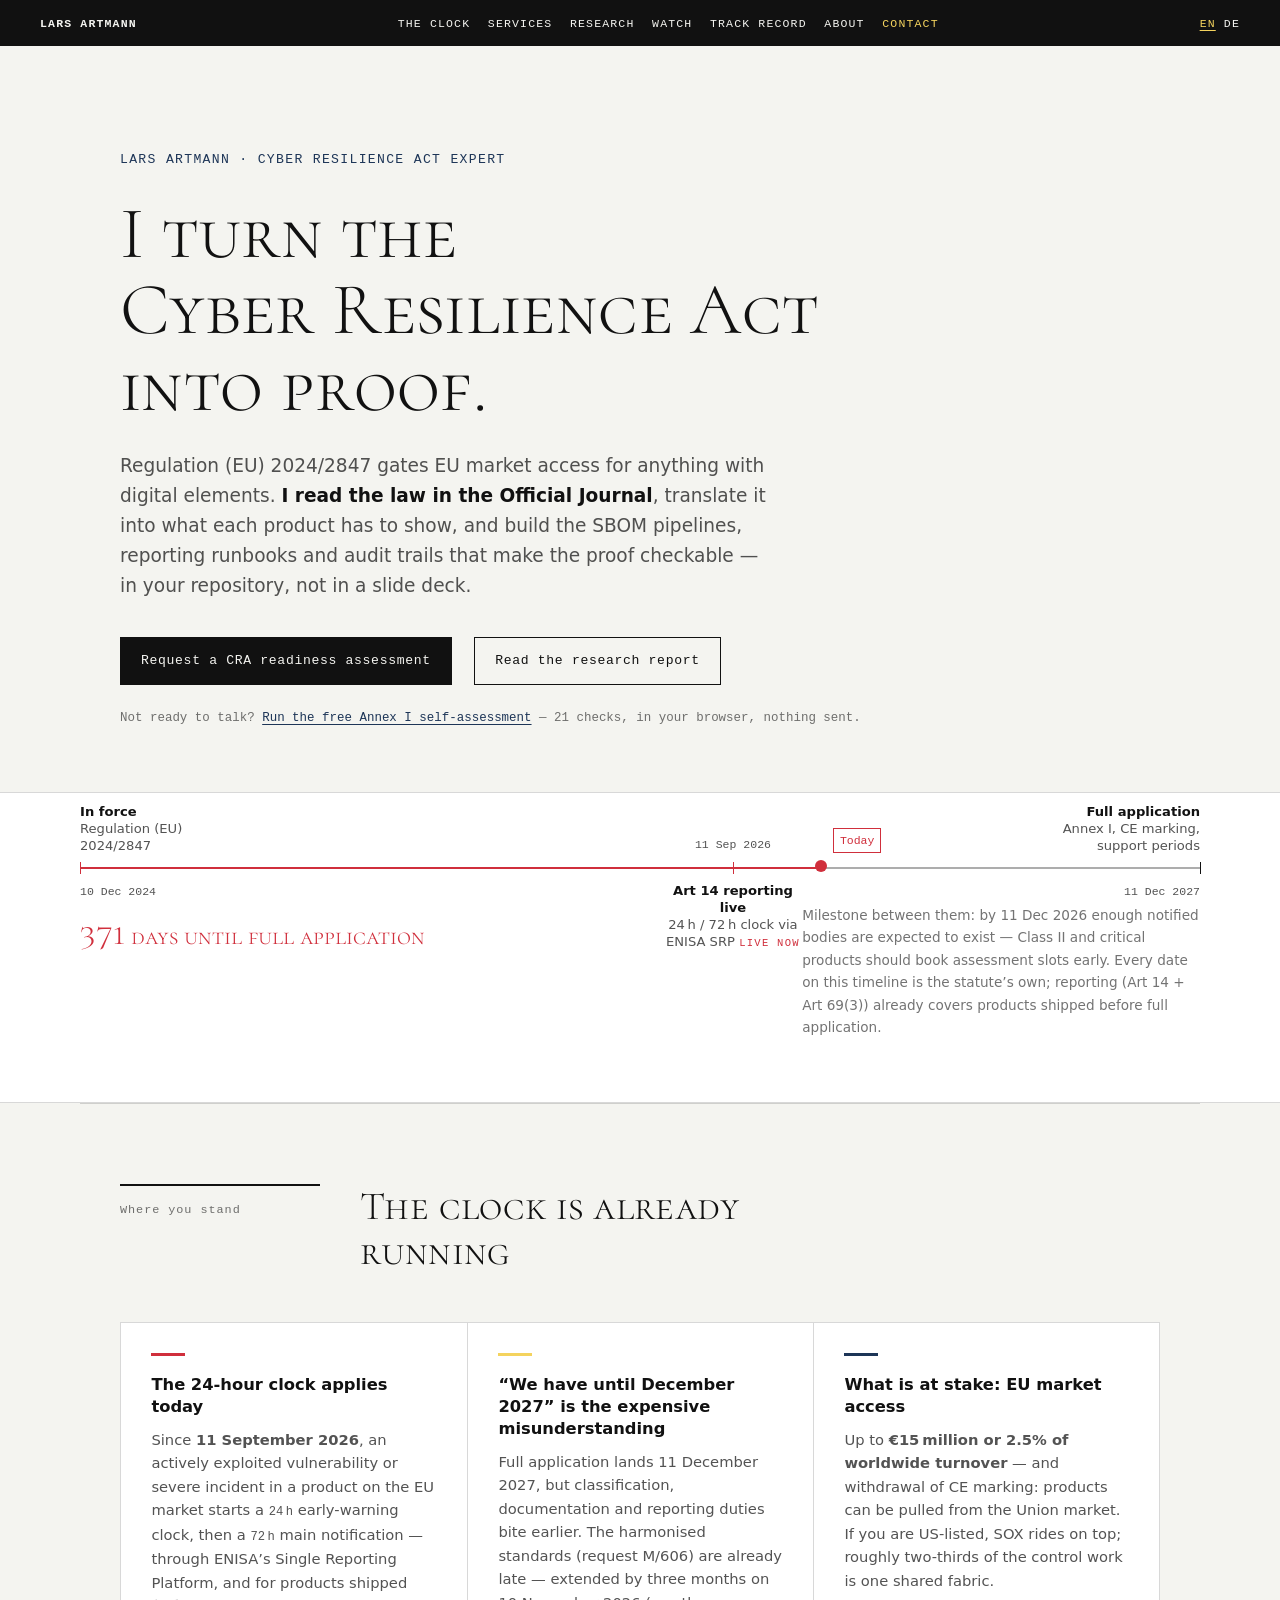
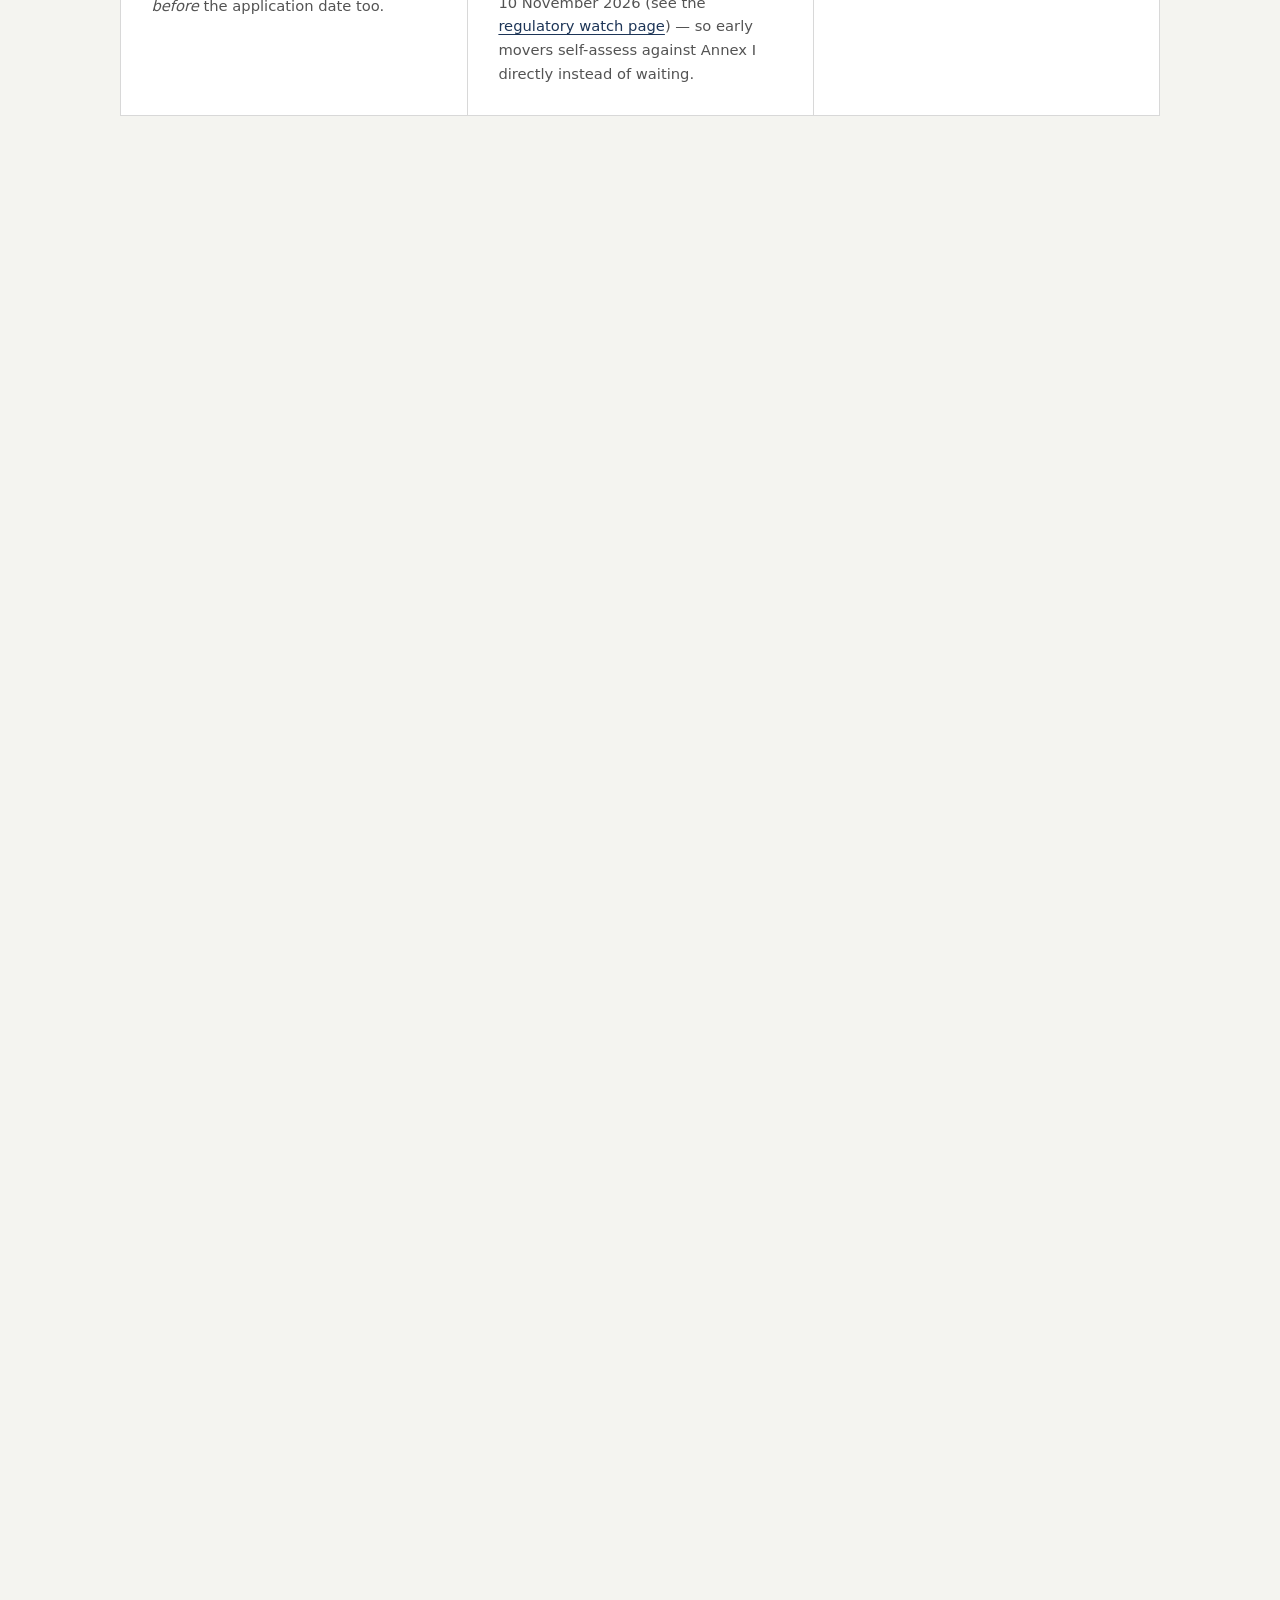
==== commit a52b6b09: "deploy: site snapshot 2026-11-19T07:26:07Z" ====
--- a/index.html
+++ b/index.html
@@ -10,7 +10,7 @@
     <link rel="alternate" hreflang="x-default" href="https://larsartmann.github.io/cra-expert/" />
     <meta
       name="description"
-      content="CRA compliance engineering: Annex I gap analysis, SBOM pipelines, Article 14 reporting runbooks, from the Official Journal text of Regulation (EU) 2024/2847."
+      content="CRA compliance engineering from the Official Journal text: Annex I gap analysis, SBOM pipelines and Article 14 reporting runbooks that hold up to inspection."
     />
     <meta name="author" content="Lars Artmann" />
     <meta property="og:type" content="website" />
@@ -20,7 +20,7 @@
     <meta property="og:title" content="Lars Artmann — Cyber Resilience Act (CRA) Expert" />
     <meta
       property="og:description"
-      content="The CRA is already running. I read the law from the Official Journal, then build the SBOM pipelines, reporting runbooks and audit trails that prove you comply."
+      content="The CRA is already running. I read the law in the Official Journal, then build the SBOM pipelines, reporting runbooks and audit trails that prove you comply."
     />
     <meta name="twitter:card" content="summary_large_image" />
     <meta name="twitter:title" content="Lars Artmann — Cyber Resilience Act (CRA) Expert" />
@@ -116,32 +116,38 @@
       <section class="hero wrap" aria-labelledby="claim">
         <p class="name-line">Lars Artmann &middot; Cyber Resilience Act expert</p>
         <h1 id="claim" class="claim">
-          I turn the Cyber&nbsp;Resilience&nbsp;Act into shipped&nbsp;compliance.
+          I turn the Cyber&nbsp;Resilience&nbsp;Act into proof.
         </h1>
         <p class="sub">
           Regulation (EU) 2024/2847 gates EU market access for anything with
-          digital elements. <strong>I read the law from the Official
-          Journal</strong>, work out what it means for your products, and build
-          the SBOM pipelines, reporting runbooks and audit trails that prove it
-          &mdash; in your repository, not in a slide deck.
+          digital elements. <strong>I read the law in the Official
+          Journal</strong>, translate it into what each product has to show,
+          and build the SBOM pipelines, reporting runbooks and audit trails
+          that make the proof checkable &mdash; in your repository, not in a
+          slide deck.
         </p>
         <div class="cta-row">
           <a class="btn btn-primary" href="mailto:lars@artmann.tech?subject=CRA%20readiness%20assessment"
-            >Ask for a CRA readiness assessment</a
+            >Request a CRA readiness assessment</a
           >
           <a class="btn btn-ghost" href="reports/2026-11-18_sox-cra-compliance.html"
-            >Read the CRA research</a
+            >Read the research report</a
           >
         </div>
+        <p class="cite" style="margin-top: 1.4rem">
+          Not ready to talk?
+          <a href="annex-i.html">Run the free Annex I self-assessment</a>
+          &mdash; 21 checks, in your browser, nothing sent.
+        </p>
       </section>
 
       <!-- ======================== TIMELINE BAND ======================= -->
       <div class="band" role="region" aria-label="Cyber Resilience Act timeline" aria-describedby="tl-caption" data-as-of="2026-11-18">
         <ol class="tl-sr">
-          <li>10 December 2024: Regulation (EU) 2024/2847 entered into force (passed).</li>
-          <li>11 September 2026: Article 14 vulnerability reporting became applicable: 24-hour early warning and 72-hour notification via the ENISA Single Reporting Platform (passed, live now).</li>
-          <li>11 December 2026: milestone, a sufficient number of notified bodies expected.</li>
-          <li>11 December 2027: full application, Annex I essential requirements, CE marking, support periods (upcoming).</li>
+          <li>10 December 2024: Regulation (EU) 2024/2847 entered into force.</li>
+          <li>11 September 2026: Article 14 reporting became applicable &mdash; 24-hour early warning and 72-hour notification via the ENISA Single Reporting Platform. Live now.</li>
+          <li>11 December 2026: milestone &mdash; a sufficient number of notified bodies is expected.</li>
+          <li>11 December 2027: full application &mdash; Annex I essential requirements, CE marking and support periods.</li>
         </ol>
         <div class="timeline wrap">
           <div class="tl-base" aria-hidden="true">
@@ -179,10 +185,10 @@
             </p>
             <p class="tl-note">
               Milestone between them: by 11 Dec 2026 enough notified bodies
-              must exist &mdash; Class II and critical products should queue
-              early. Positions from the statute&rsquo;s own dates; reporting
-              (Art 14 + Art 69(3)) already covers products shipped before
-              full application.
+              are expected to exist &mdash; Class II and critical products
+              should book assessment slots early. Every date on this timeline
+              is the statute&rsquo;s own; reporting (Art 14 + Art 69(3))
+              already covers products shipped before full application.
             </p>
           </div>
         </div>
@@ -223,13 +229,13 @@
           </div>
           <div class="fact">
             <div class="fact-rule" aria-hidden="true"></div>
-            <h3>The stake is EU market access</h3>
+            <h3>What is at stake: EU market access</h3>
             <p>
               Up to <strong>&euro;15&thinsp;million or 2.5% of worldwide
               turnover</strong> &mdash; and withdrawal of CE marking: products
               can be pulled from the Union market. If you are US-listed, SOX
-              rides on top; about two-thirds of the control work is one shared
-              fabric.
+              rides on top; roughly two-thirds of the control work is one
+              shared fabric.
             </p>
           </div>
         </div>
@@ -239,7 +245,7 @@
       <section id="services" class="wrap" aria-labelledby="services-h" data-as-of="2026-11-18">
         <div class="sec-head">
           <p class="kicker">What I do</p>
-          <h2 id="services-h">From classification to inspected evidence</h2>
+          <h2 id="services-h">From classification to evidence that survives inspection</h2>
         </div>
 
         <div class="svc">
@@ -291,7 +297,7 @@
           <div class="svc-body">
             <p>
               If you sustain open source used in commercial contexts, Art 24
-              makes you a steward with duties from December 2027: a public
+              makes you a steward with duties from 11 December 2027: a public
               cybersecurity policy, secure development and vulnerability
               handling, cooperation with authorities. I set up the policy and
               process &mdash; scaffolded on OpenChain / ORC&nbsp;WG material
@@ -310,8 +316,9 @@
               evidence stores with provenance pointers to the originals, and
               correlation keys across systems &mdash; so &ldquo;what happened,
               when, who did it, and where is the original&rdquo; is one query.
-              I run exactly this architecture in my own production systems; the
-              method is in the research section below.
+              I run this architecture in my own production systems;
+              <a href="#research">the method is documented in the research
+              below</a>.
             </p>
           </div>
         </div>
@@ -360,8 +367,9 @@
           </div>
         </div>
         <p class="prose" style="margin-top: 1.5rem">
-          Scope and pricing per engagement:
-          <a href="mailto:lars@artmann.tech?subject=Engagement%20scope%20and%20pricing">ask directly</a>.
+          Every engagement is scoped and priced in writing before it starts
+          &mdash;
+          <a href="mailto:lars@artmann.tech?subject=Engagement%20scope%20and%20pricing">ask for the one-page scope</a>.
         </p>
       </section>
 
@@ -380,13 +388,13 @@
             >
           </h3>
           <p>
-            Both regimes reconstructed from primary sources &mdash; the U.S.
-            Code and the Official Journal text, read on the report date &mdash;
-            including the live CRA timeline with what already happened, the
-            penalty tiers, the product classes (19 / 4 / 3 categories, listed
-            verbatim), Annex I in the appendix, and the full commercial and
-            open-source tooling landscape. Ends with a first-90-days plan for
-            companies exposed to both regimes.
+            Both regimes reconstructed from primary sources &mdash; the CRA
+            from the Official Journal text, SOX from the U.S. Code, both read
+            on the report date &mdash; including the live CRA timeline with
+            what already happened, the penalty tiers, the product classes
+            (19 / 4 / 3 categories, listed verbatim), Annex I in the appendix,
+            and the full commercial and open-source tooling landscape. Ends
+            with a first-90-days plan for companies exposed to both regimes.
           </p>
           <ul class="includes">
             <li>SOX &sect;&sect;302/404/802/906 with codifications</li>
@@ -398,7 +406,7 @@
           </ul>
           <p class="art-cta">
             <a class="btn btn-ghost" href="reports/2026-11-18_sox-cra-compliance.html"
-              >Open the report (self-contained HTML)</a
+              >Open the full report</a
             >
           </p>
         </article>
@@ -412,9 +420,16 @@
             requires: actor attribution on every write, occurrence times
             instead of ingestion times, provenance pointers from every journal
             line back to the original record, and one correlation convention
-            across systems. Twelve findings, three blocking-class, each with
+            across systems. Twelve findings, three of them blocking, each with
             file:line evidence and a closing plan in Pareto order. Contains
             third-party data, so it is shared on request rather than published.
+          </p>
+          <p class="art-cta">
+            <a
+              class="btn btn-ghost"
+              href="mailto:lars@artmann.tech?subject=Audit-trail%20readiness%20review"
+              >Request the audit summary</a
+            >
           </p>
         </article>
 
@@ -436,8 +451,8 @@
       <!-- ======================== TRACK RECORD ======================== -->
       <section id="track" class="wrap" aria-labelledby="track-h">
         <div class="sec-head">
-          <p class="kicker">Ten years of shipping</p>
-          <h2 id="track-h">Regulation-readiness is an engineering problem</h2>
+          <p class="kicker">Ten-plus years of shipping</p>
+          <h2 id="track-h">Compliance is an engineering problem</h2>
         </div>
 
         <div class="track">
@@ -448,8 +463,9 @@
               Found the &ldquo;unknown unknown&rdquo; that blocked a country
               launch 48 hours before go-live &mdash; an accounting-standard
               incompatibility six months of planning had missed. Then delivered
-              Peppol e-invoicing across Greece, Germany, France, Spain, Poland
-              and further European markets.
+              Peppol e-invoicing for Greece, prepared the Hungarian and
+              Bulgarian rollouts, and worked inside a certified Access Point
+              serving Germany, France, Spain and Poland.
               <a href="case-market-entry-wolt.html">Read the market-entry case</a>
               &middot;
               <a href="case-peppol.html">the e-invoicing case</a>.
@@ -469,9 +485,10 @@
             <p class="where">HORNBACH</p>
             <h3>Real-time streams for 1&thinsp;M+ products, 169 stores</h3>
             <p>
-              Replaced 28-hour nightly batch jobs with real-time change
-              data capture &mdash; roughly a 1000&times; freshness improvement
-              on the product data platform of a DIY retail giant.
+              Replaced 28-hour nightly batch jobs with real-time change data
+              capture on the product data platform of a DIY retail giant:
+              product data that used to arrive a day late now arrives in
+              seconds.
             </p>
           </div>
           <div class="track-item">
@@ -496,7 +513,7 @@
           </div>
           <div class="track-item">
             <p class="where">Earlier</p>
-            <h3>From 1M-player game servers to NASA</h3>
+            <h3>From game servers for a million players to NASA</h3>
             <p>
               Game server infrastructure with more than a million users,
               white-label apps for small businesses, and confidential projects
@@ -564,7 +581,7 @@
       <section id="about" class="wrap" aria-labelledby="about-h">
         <div class="sec-head">
           <p class="kicker">About</p>
-          <h2 id="about-h">The engineer regulators can ask to open the repo</h2>
+          <h2 id="about-h">The engineer who can open the repo when the inspector asks</h2>
         </div>
 
         <div class="about-grid">
@@ -593,11 +610,11 @@
               Official Journal. I do both.
             </p>
             <p>
-              Ten-plus years shipping software &mdash; game servers with more
-              than a million users, confidential NASA projects, cloud estates
-              for billion-dollar and S&amp;P&nbsp;500 companies &mdash; and now
-              the compliance engineering that the Cyber Resilience Act turns
-              into an engineering obligation: classification, evidence
+              Ten-plus years of shipping software &mdash; game servers with
+              more than a million users, confidential NASA projects, cloud
+              estates for billion-dollar and S&amp;P&nbsp;500 companies &mdash;
+              and now the compliance engineering that the Cyber Resilience Act
+              turns into an engineering obligation: classification, evidence
               pipelines, reporting runbooks, audit trails.
             </p>
 
@@ -661,7 +678,7 @@
             <a
               class="btn btn-light"
               href="mailto:lars@artmann.tech?subject=CRA%20readiness%20assessment&amp;body=What%20we%20ship%3A%0AWhere%20we%20sell%20it%3A%0ARegulatory%20deadline%20pressure%3A"
-              >Ask for a CRA readiness assessment</a
+              >Request a CRA readiness assessment</a
             >
             <a class="btn btn-light" href="mailto:lars@artmann.tech?subject=CRA%20question"
               >Ask a CRA question</a
@@ -682,7 +699,6 @@
         </div>
 
         <div class="contact-channels">
-          <a href="tel:+491731559729">+49 173 155 9729</a>
           <a href="https://www.linkedin.com/in/larsartmann" rel="me">LinkedIn</a>
           <a href="https://github.com/larsartmann" rel="me">GitHub</a>
           <a href="https://youtube.com/@larsartmann" rel="me">YouTube</a>
@@ -691,7 +707,7 @@
 
         <div class="colophon">
           <p>
-            Independent engineering-side compliance work &mdash; assessment,
+            I do the engineering side of compliance &mdash; assessment,
             implementation, evidence. For legal advice I team with counsel.
           </p>
           <p>
--- a/assets/site.css
+++ b/assets/site.css
@@ -19,7 +19,7 @@
   --paper-sunken: #e9e9e3;
   --ink: #111111;
   --ink-70: rgba(17, 17, 17, 0.72);
-  --ink-50: rgba(17, 17, 17, 0.52);
+  --ink-50: rgba(17, 17, 17, 0.59);
   --hairline: rgba(17, 17, 17, 0.16);
   --hairline-strong: rgba(17, 17, 17, 0.34);
   --blue: #1d3557;
@@ -270,7 +270,7 @@
 .hero .claim {
   font-family: var(--font-display);
   font-weight: 300;
-  font-size: clamp(2.5rem, 6.4vw, 4.6rem);
+  font-size: clamp(1.95rem, 6.4vw, 4.6rem);
   line-height: 1.04;
   letter-spacing: 0.005em;
   max-width: 15ch;
@@ -488,7 +488,7 @@
 }
 @media (max-width: 640px) {
   .timeline {
-    padding-inline: 0;
+    padding-inline: 0.6rem;
   }
   .tl-tick .tl-label {
     width: 110px;
@@ -496,6 +496,9 @@
   }
   .tl-today .tag {
     display: none;
+  }
+  .tl-caption {
+    margin-top: 5.6rem;
   }
 }
 
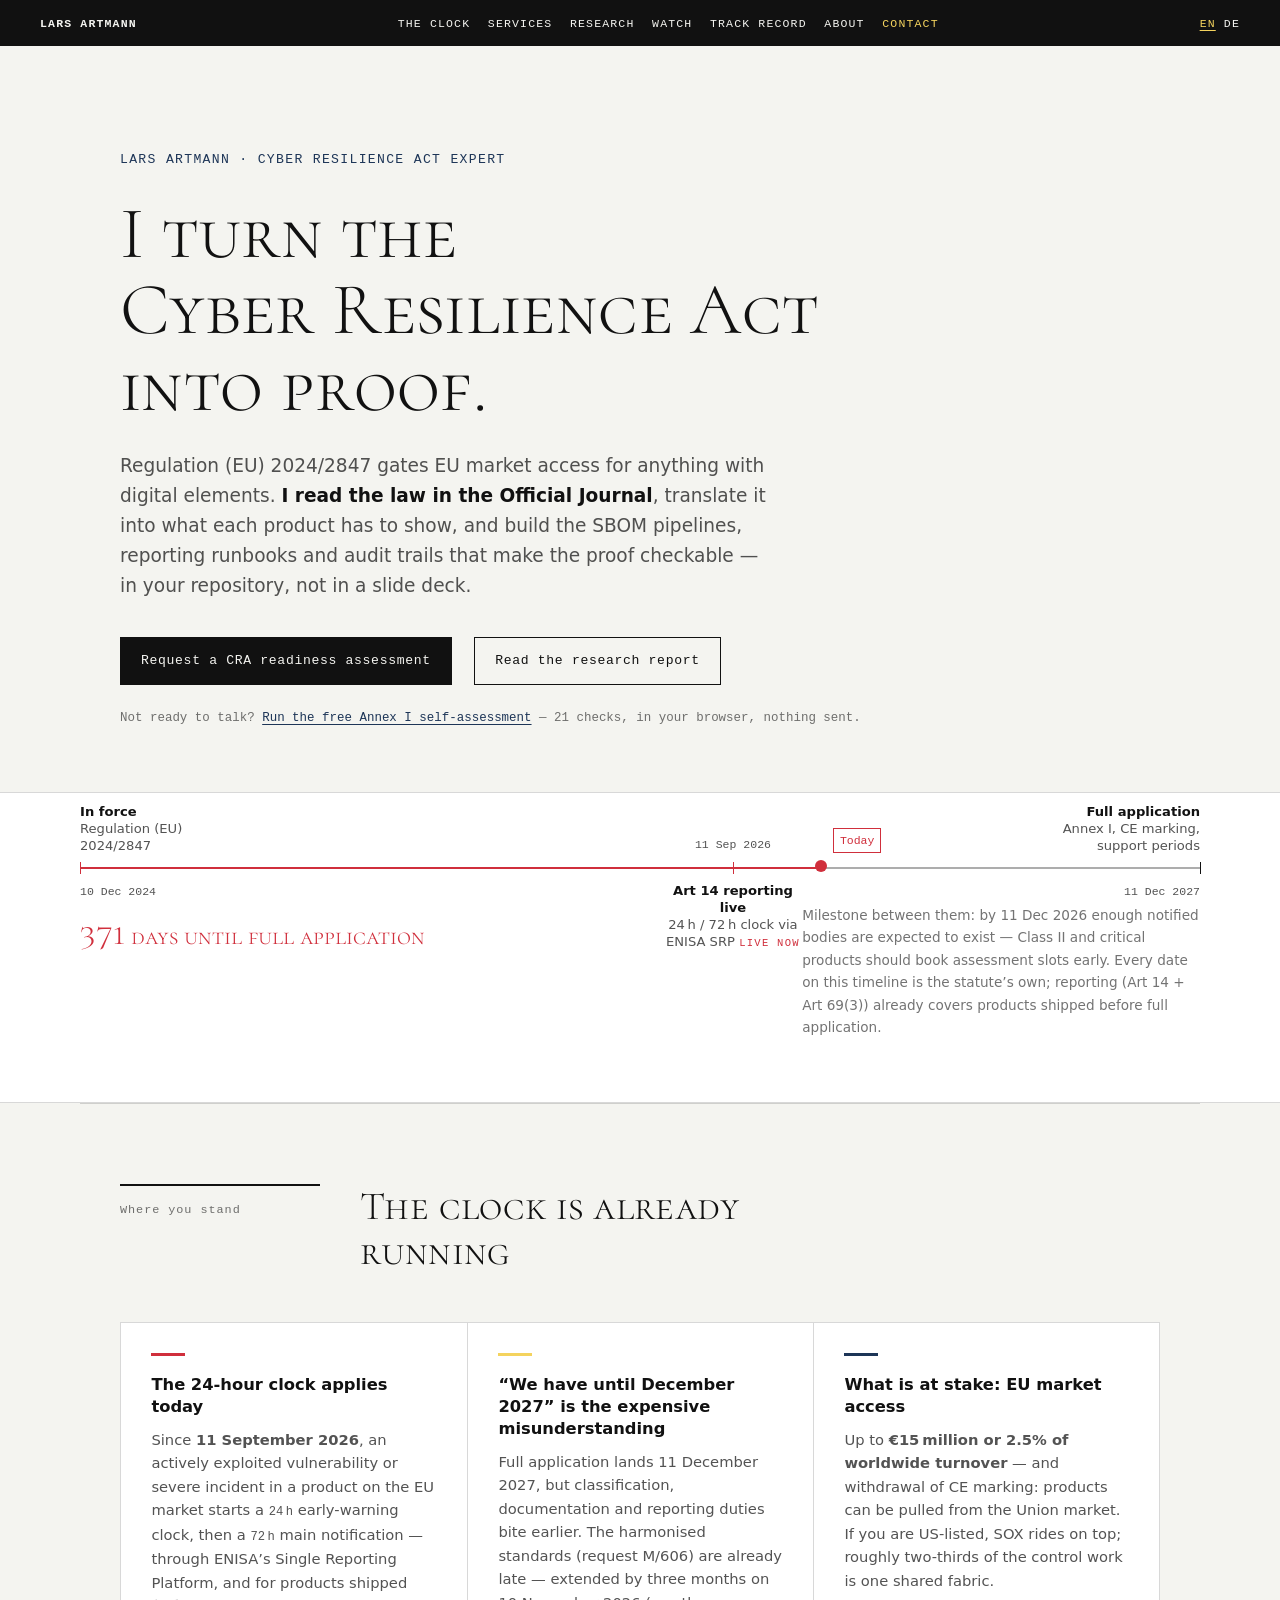
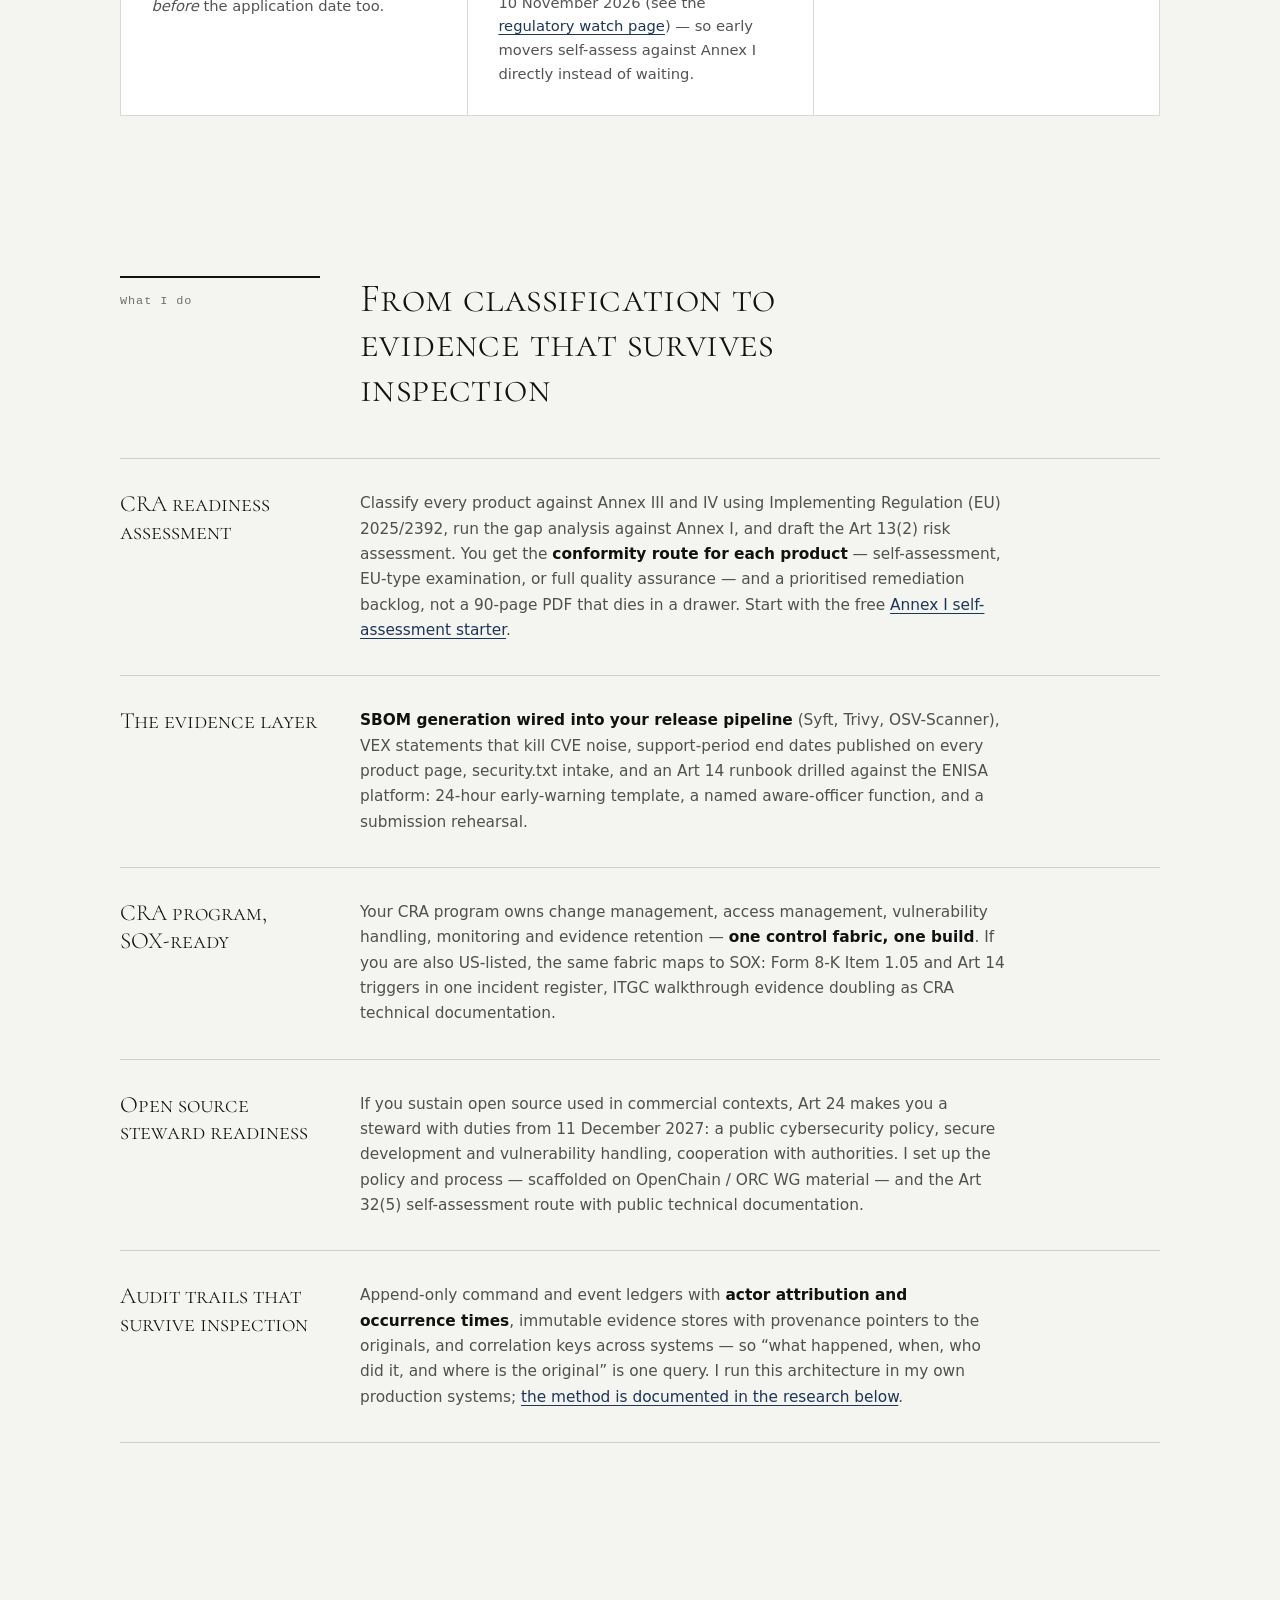
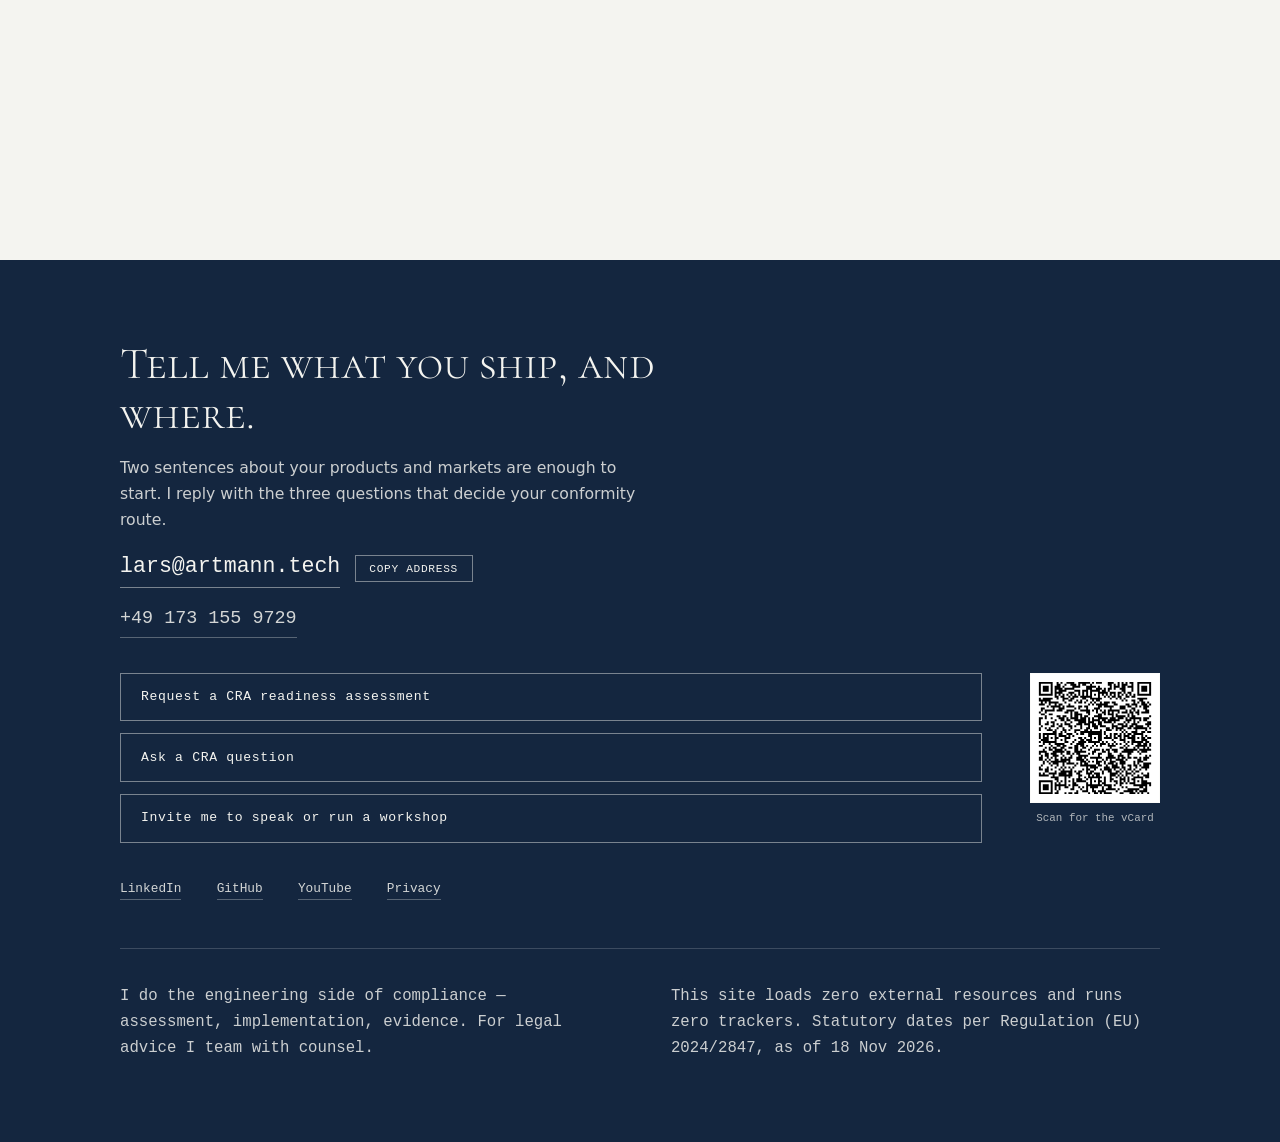
==== commit 885f7b8f: "deploy: site snapshot 2026-11-19T08:11:29Z" ====
--- a/index.html
+++ b/index.html
@@ -617,6 +617,13 @@
               turns into an engineering obligation: classification, evidence
               pipelines, reporting runbooks, audit trails.
             </p>
+            <p>
+              The habit predates the career: programming at ten, then four
+              self-directed years in France teaching myself computer
+              science, finance and law. Reading the legal text before
+              trusting any summary is not discipline I perform for clients
+              &mdash; it is how I have always learned.
+            </p>
 
             <div class="quotes">
               <blockquote>
